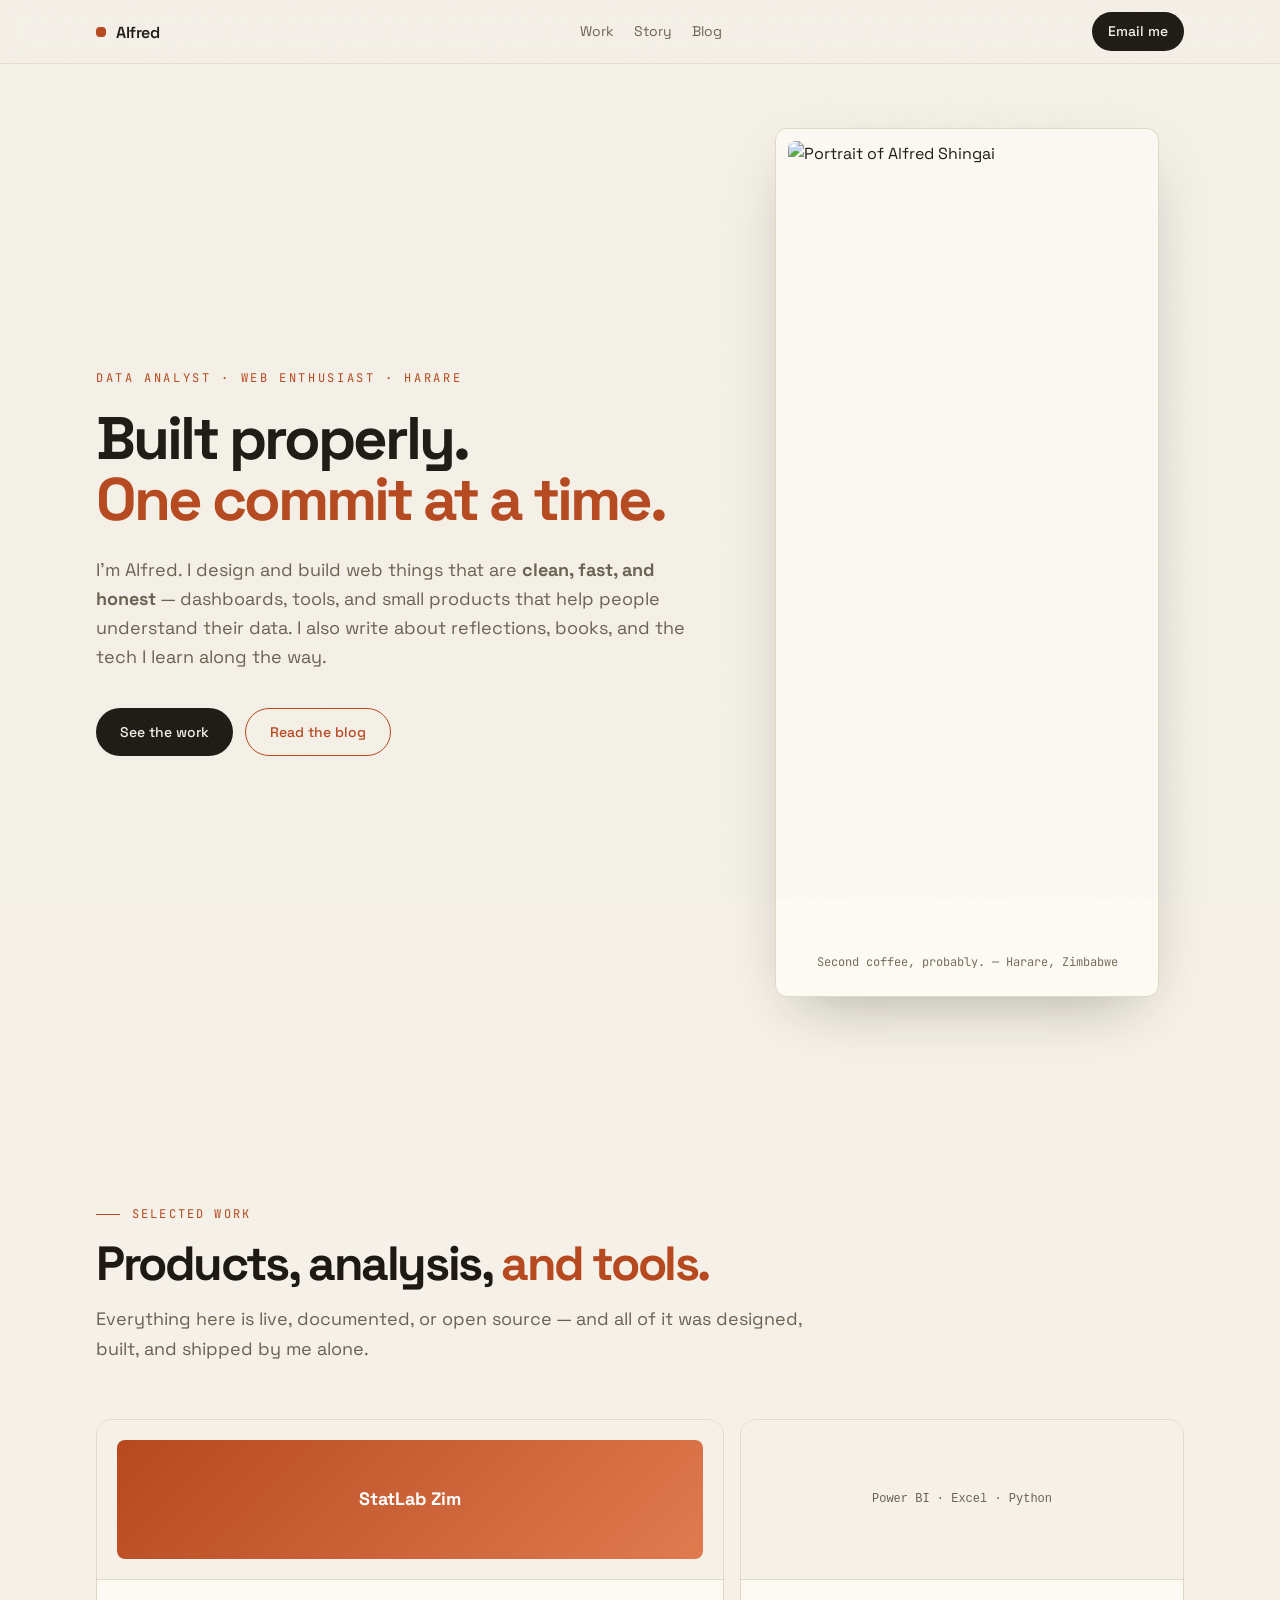
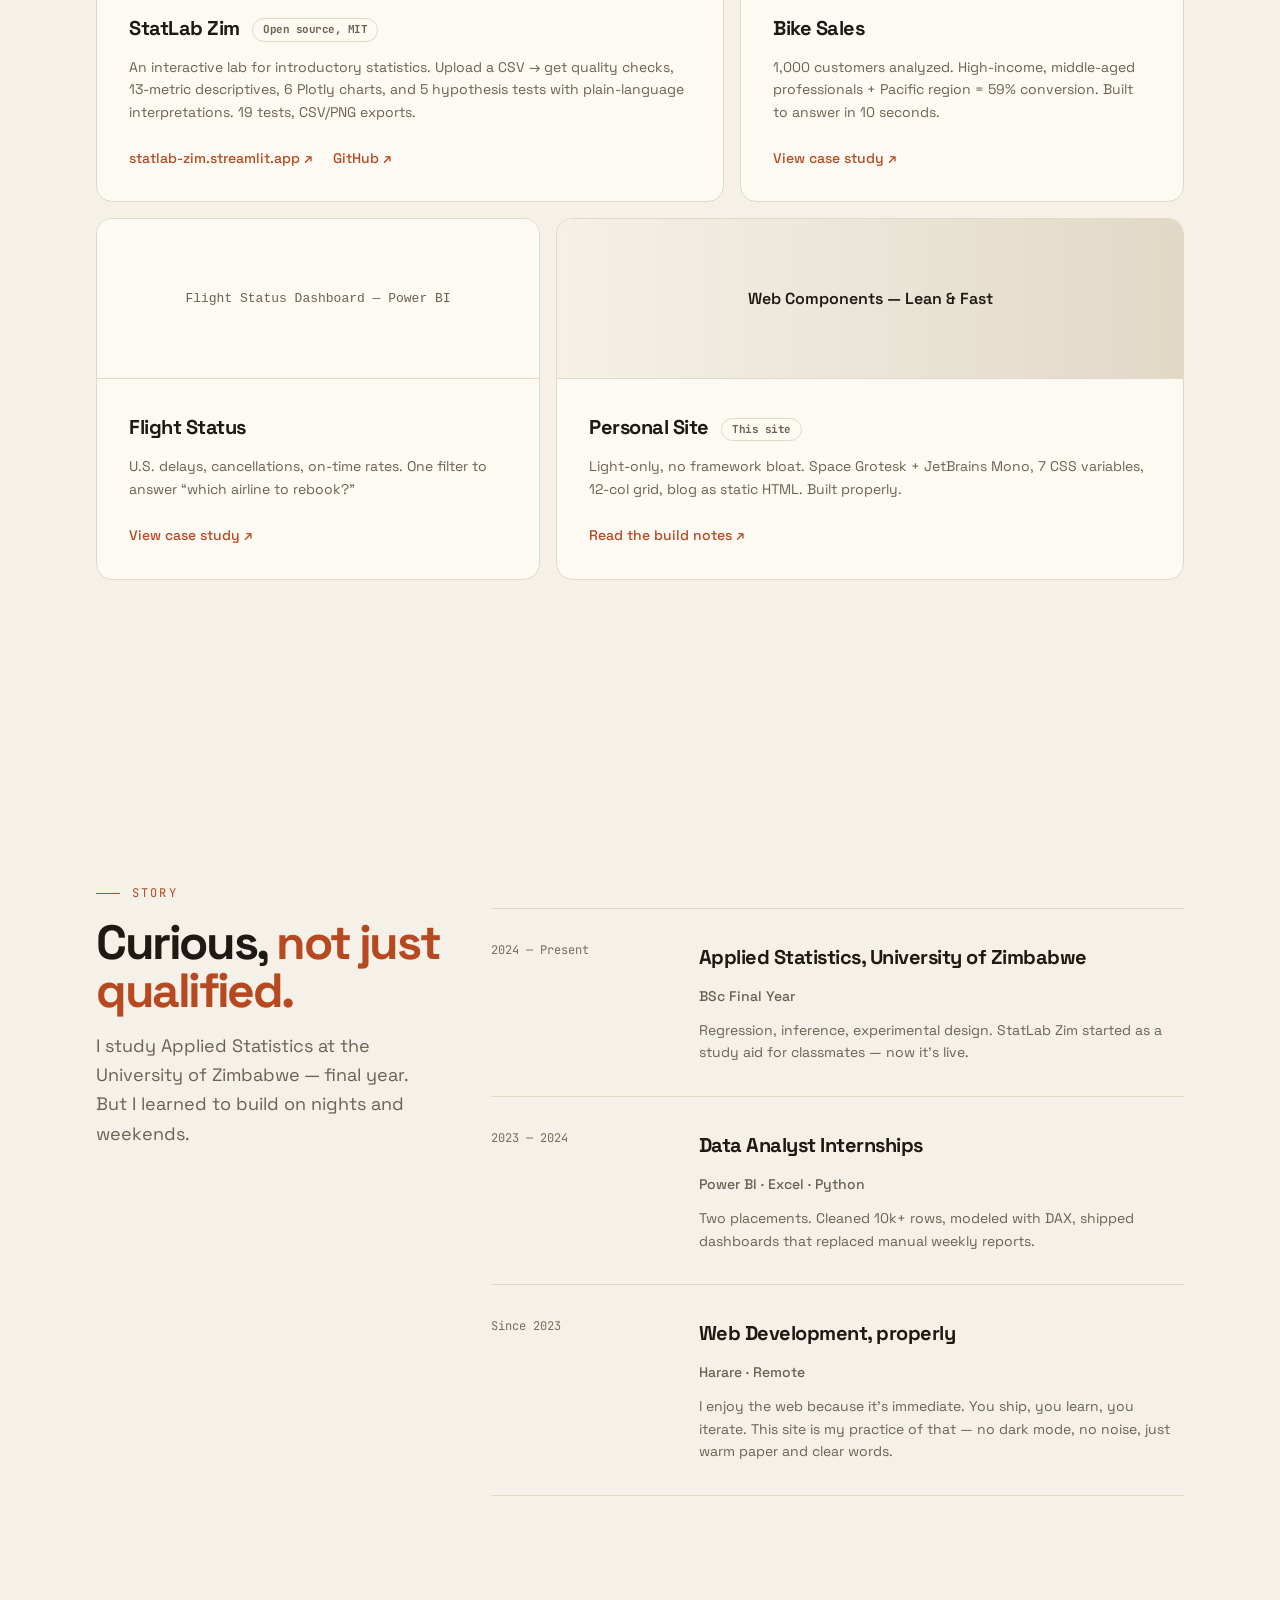
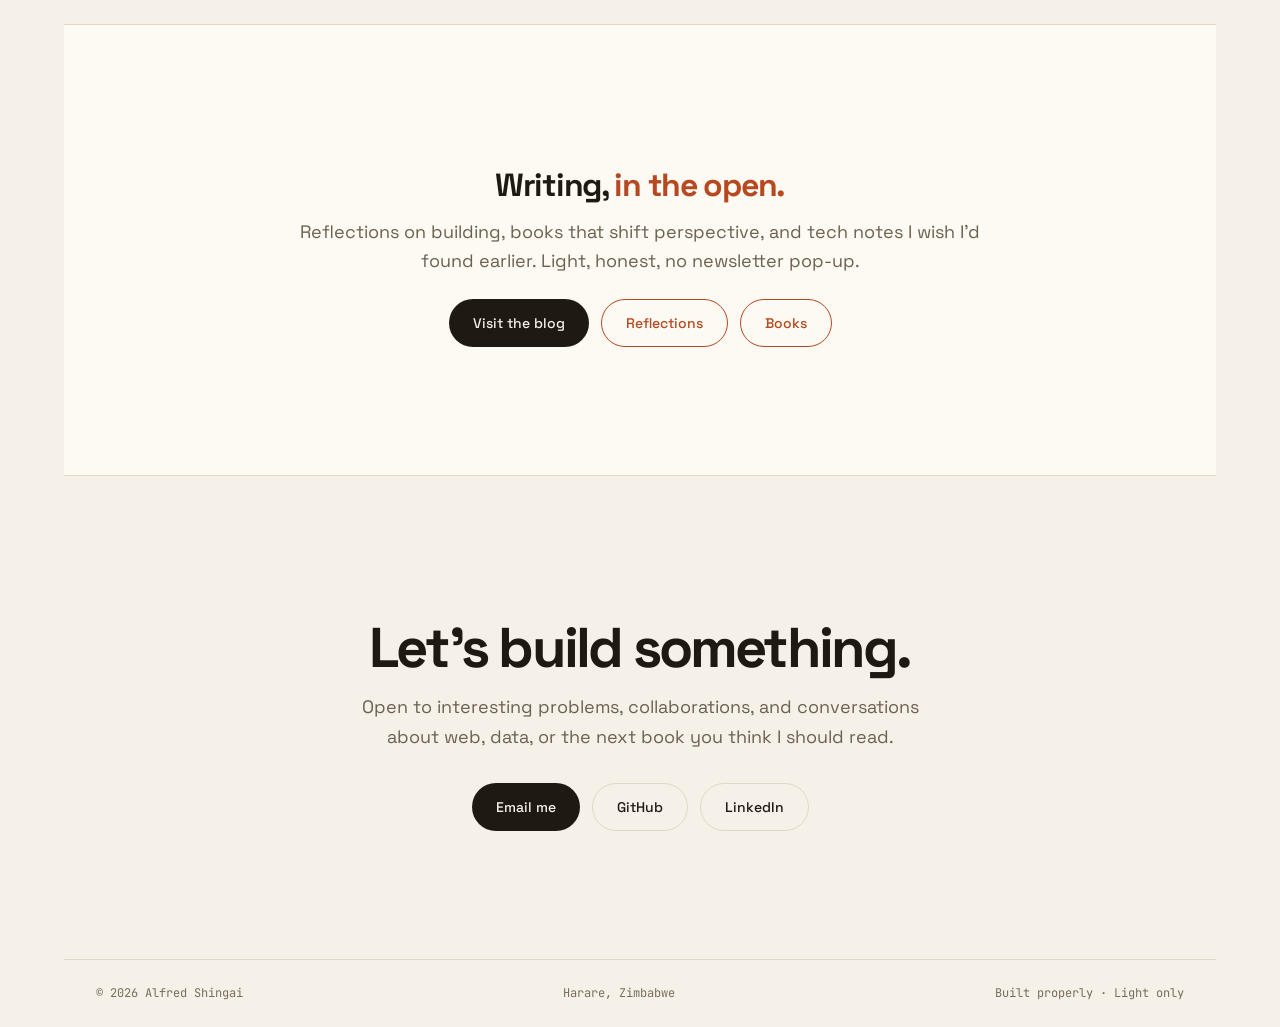
==== index.html @ 59b4c063 "Initial: Alfred Shingai personal site — light only, blog with reflections/books/tech, title Alfred S" ====
<!DOCTYPE html>
<html lang="en">
<head>
  <meta charset="UTF-8"/>
  <meta name="viewport" content="width=device-width, initial-scale=1"/>
  <meta name="description" content="Alfred Shingai — Data Analyst & web enthusiast. I build clean web things and write about reflections, books, and tech."/>
  <meta property="og:title" content="Alfred Shingai"/>
  <meta property="og:description" content="I build web things, properly. Reflections, books, and tech — documented in the open."/>
  <meta property="og:type" content="website"/>
  <meta property="og:url" content="https://alfredshingai.github.io"/>
  <meta name="theme-color" content="#f5f1e8"/>
  <title>Alfred Shingai</title>
  <link rel="preconnect" href="https://fonts.googleapis.com"/>
  <link rel="preconnect" href="https://fonts.gstatic.com" crossorigin/>
  <link href="https://fonts.googleapis.com/css2?family=Space+Grotesk:wght@300..700&family=JetBrains+Mono:wght@100..800&display=swap" rel="stylesheet"/>
  <link rel="icon" href="data:,">
  <link rel="stylesheet" href="assets/styles.css"/>
</head>
<body>

<header class="site-header">
  <div class="header-inner">
    <a href="/" class="brand">
      <span class="brand-dot"></span>
      <span class="brand-text"><span><span>Alfred</span><span>alfredshingai</span></span></span>
    </a>
    <nav class="nav-links">
      <a href="#work" class="hide-mobile">Work</a>
      <a href="#story" class="hide-mobile">Story</a>
      <a href="blog/">Blog</a>
    </nav>
    <a href="mailto:tinonetsanaa@gmail.com" class="email-pill">Email me</a>
  </div>
</header>
<div class="header-spacer"></div>

<main>
<section class="hero">
  <div>
    <p class="hero-eyebrow">Data Analyst · Web enthusiast · Harare</p>
    <h1>Built properly.<br><span class="accent">One commit at a time.</span></h1>
    <p class="hero-sub">I'm Alfred. I design and build web things that are <strong>clean, fast, and honest</strong> — dashboards, tools, and small products that help people understand their data. I also write about reflections, books, and the tech I learn along the way.</p>
    <div class="hero-actions">
      <a href="#work" class="btn-primary">See the work</a>
      <a href="blog/" class="btn-outline">Read the blog</a>
    </div>
  </div>
  <div class="hero-portrait">
    <img src="https://via.placeholder.com/640x800/fcfaf3/6b6151?text=Alfred" alt="Portrait of Alfred Shingai" width="640" height="800">
    <p class="hero-caption">Second coffee, probably. — Harare, Zimbabwe</p>
  </div>
</section>

<section id="work" class="section">
  <div class="section-label">Selected work</div>
  <h2>Products, analysis, <span class="accent">and tools.</span></h2>
  <p class="lead">Everything here is live, documented, or open source — and all of it was designed, built, and shipped by me alone.</p>

  <div class="work-grid">
    <article class="work-card wide">
      <div class="work-card-img">
        <div style="background:linear-gradient(135deg, #b6491f, #e07a4f);width:100%;height:100%;border-radius:8px;display:flex;align-items:center;justify-content:center;color:white;font-weight:700;font-size:18px">StatLab Zim</div>
      </div>
      <div class="work-card-body">
        <h3>StatLab Zim <span class="work-meta">Open source, MIT</span></h3>
        <p>An interactive lab for introductory statistics. Upload a CSV → get quality checks, 13-metric descriptives, 6 Plotly charts, and 5 hypothesis tests with plain-language interpretations. 19 tests, CSV/PNG exports.</p>
        <div class="work-links"><a href="https://statlab-zim.streamlit.app" target="_blank" rel="noreferrer">statlab-zim.streamlit.app ↗</a><a href="https://github.com/alfredshingai/statlab-zim" target="_blank" rel="noreferrer">GitHub ↗</a></div>
      </div>
    </article>

    <article class="work-card narrow">
      <div class="work-card-img" style="background:#f5f1e8;display:flex;align-items:center;justify-content:center;color:#6b6151;font-family:monospace;font-size:12px">Power BI · Excel · Python</div>
      <div class="work-card-body">
        <h3>Bike Sales</h3>
        <p>1,000 customers analyzed. High-income, middle-aged professionals + Pacific region = 59% conversion. Built to answer in 10 seconds.</p>
        <div class="work-links"><a href="https://github.com/alfredshingai/Bike_Sales_Analysis_Portfolio" target="_blank" rel="noreferrer">View case study ↗</a></div>
      </div>
    </article>

    <article class="work-card narrow">
      <div class="work-card-img" style="background:#fcfaf3;display:flex;align-items:center;justify-content:center;color:#6b6151;font-family:monospace">Flight Status Dashboard — Power BI</div>
      <div class="work-card-body">
        <h3>Flight Status</h3>
        <p>U.S. delays, cancellations, on-time rates. One filter to answer “which airline to rebook?”</p>
        <div class="work-links"><a href="https://github.com/alfredshingai/Flight_Status_Dashboard" target="_blank" rel="noreferrer">View case study ↗</a></div>
      </div>
    </article>

    <article class="work-card wide">
      <div class="work-card-img" style="background:linear-gradient(to right, #f5f1e8, #e1d9c6);display:flex;align-items:center;justify-content:center;color:#1e1a13;font-weight:600">Web Components — Lean & Fast</div>
      <div class="work-card-body">
        <h3>Personal Site <span class="work-meta">This site</span></h3>
        <p>Light-only, no framework bloat. Space Grotesk + JetBrains Mono, 7 CSS variables, 12-col grid, blog as static HTML. Built properly.</p>
        <div class="work-links"><a href="blog/">Read the build notes ↗</a></div>
      </div>
    </article>
  </div>
</section>

<section id="story" class="section">
  <div style="display:grid;gap:48px">
    <div class="story-grid">
      <div>
        <div class="section-label">Story</div>
        <h2>Curious, <span class="accent">not just qualified.</span></h2>
        <p class="lead">I study Applied Statistics at the University of Zimbabwe — final year. But I learned to build on nights and weekends.</p>
      </div>
      <div class="timeline">
        <div class="timeline-row">
          <div class="timeline-year">2024 — Present</div>
          <div>
            <h3>Applied Statistics, University of Zimbabwe</h3>
            <p class="timeline-role">BSc Final Year</p>
            <p>Regression, inference, experimental design. StatLab Zim started as a study aid for classmates — now it’s live.</p>
          </div>
        </div>
        <div class="timeline-row">
          <div class="timeline-year">2023 — 2024</div>
          <div>
            <h3>Data Analyst Internships</h3>
            <p class="timeline-role">Power BI · Excel · Python</p>
            <p>Two placements. Cleaned 10k+ rows, modeled with DAX, shipped dashboards that replaced manual weekly reports.</p>
          </div>
        </div>
        <div class="timeline-row">
          <div class="timeline-year">Since 2023</div>
          <div>
            <h3>Web Development, properly</h3>
            <p class="timeline-role">Harare · Remote</p>
            <p>I enjoy the web because it’s immediate. You ship, you learn, you iterate. This site is my practice of that — no dark mode, no noise, just warm paper and clear words.</p>
          </div>
        </div>
      </div>
    </div>
  </div>
</section>

<section class="section" style="border-top:1px solid var(--line);border-bottom:1px solid var(--line);background:var(--surface)">
  <div style="max-width:720px;margin:0 auto;text-align:center">
    <h2 style="font-size:32px;letter-spacing:-0.04em">Writing, <span class="accent">in the open.</span></h2>
    <p class="lead" style="margin:16px auto 0">Reflections on building, books that shift perspective, and tech notes I wish I’d found earlier. Light, honest, no newsletter pop-up.</p>
    <div style="margin-top:24px;display:flex;justify-content:center;gap:12px;flex-wrap:wrap">
      <a href="blog/" class="btn-primary">Visit the blog</a>
      <a href="blog/#reflections" class="btn-outline">Reflections</a>
      <a href="blog/#books" class="btn-outline">Books</a>
    </div>
  </div>
</section>

<section id="contact" class="section" style="text-align:center">
  <h2 style="font-size:clamp(32px,5vw,56px);letter-spacing:-0.05em">Let’s build something.</h2>
  <p class="lead" style="margin:16px auto 0;max-width:48ch">Open to interesting problems, collaborations, and conversations about web, data, or the next book you think I should read.</p>
  <div style="margin-top:32px;display:flex;justify-content:center;gap:12px;flex-wrap:wrap">
    <a href="mailto:tinonetsanaa@gmail.com" class="btn-primary">Email me</a>
    <a href="https://github.com/alfredshingai" target="_blank" rel="noreferrer" class="btn-outline" style="border-color:var(--line);color:var(--ink)">GitHub</a>
    <a href="https://www.linkedin.com/in/alfred-shingai" target="_blank" rel="noreferrer" class="btn-outline" style="border-color:var(--line);color:var(--ink)">LinkedIn</a>
  </div>
</section>
</main>

<footer class="footer">
  <span>© 2026 Alfred Shingai</span>
  <span>Harare, Zimbabwe</span>
  <span>Built properly · Light only</span>
</footer>

<script src="assets/main.js"></script>
</body>
</html>
---- assets/styles.css ----
/* personal-site — exact inspiration site light palette, built properly */
@import url('https://fonts.googleapis.com/css2?family=Space+Grotesk:wght@300..700&family=JetBrains+Mono:wght@100..800&display=swap');

:root{
  /* exact inspiration site light */
  --paper:#f5f1e8;
  --surface:#fcfaf3;
  --ink:#1e1a13;
  --muted:#6b6151;
  --faint:#786d5b;
  --line:#e1d9c6;
  --accent:#b6491f;
  --radius:16px;
  --max:72rem; /* 1152px */
}

*{box-sizing:border-box;margin:0;padding:0}
html{scroll-behavior:smooth}
body{
  background:var(--paper);
  color:var(--ink);
  font-family:"Space Grotesk", system-ui, sans-serif;
  line-height:1.6;
  -webkit-font-smoothing:antialiased;
  min-height:100vh;
}
/* subtle paper texture like inspiration site */
body::after{
  content:"";
  position:fixed;inset:0;
  pointer-events:none;
  opacity:.04;
  background-image:url("data:image/svg+xml,%3Csvg xmlns='http://www.w3.org/2000/svg' width='160' height='160'%3E%3Cfilter id='n'%3E%3CfeTurbulence type='fractalNoise' baseFrequency='0.9' numOctaves='2'/%3E%3C/filter%3E%3Crect width='160' height='160' filter='url(%23n)'/%3E%3C/svg%3E");
  z-index:60;
}
a{color:inherit;text-decoration:none}
::selection{background:var(--accent);color:var(--paper)}
:focus-visible{outline:2px solid var(--accent);outline-offset:2px}

/* header — exact inspiration site: fixed, border-b line/70, paper/80 blur, h-16 */
.site-header{
  position:fixed;inset:0 0 auto 0;
  height:64px;
  border-bottom:1px solid color-mix(in oklab, var(--line) 70%, transparent);
  background:color-mix(in oklab, var(--paper) 80%, transparent);
  backdrop-filter:blur(12px);
  z-index:40;
}
.header-inner{
  max-width:var(--max);
  margin:0 auto;
  height:100%;
  display:flex;
  align-items:center;
  justify-content:space-between;
  padding:0 20px;
  gap:16px;
}
@media(min-width:768px){.header-inner{padding:0 32px}}
.brand{
  display:flex;align-items:center;gap:10px;
  font-weight:600;letter-spacing:-0.025em;
}
.brand-dot{width:10px;height:10px;background:var(--accent);border-radius:4px;transition:transform .3s}
.brand:hover .brand-dot{transform:rotate(135deg)}
.brand-text{
  position:relative;height:24px;overflow:hidden;
}
.brand-text span{display:flex;flex-direction:column;transition:transform .3s cubic-bezier(.16,1,.3,1)}
.brand:hover .brand-text span{transform:translateY(-24px)}
.nav-links{display:flex;align-items:center;gap:20px;font-size:14px;color:var(--muted)}
@media(max-width:768px){.nav-links .hide-mobile{display:none}}
.nav-links a{transition:color .15s}
.nav-links a:hover{color:var(--ink)}
.nav-links a.active{color:var(--ink);text-decoration:underline;text-underline-offset:4px;text-decoration-color:var(--accent)}
.email-pill{
  background:var(--ink);color:var(--paper);
  padding:8px 16px;border-radius:999px;
  font-size:14px;font-weight:500;
  transition:all .15s;
}
.email-pill:hover{background:var(--accent)}
.header-spacer{height:64px}

/* hero — 12 col grid like inspiration site */
.hero{
  max-width:var(--max);
  margin:0 auto;
  padding:48px 20px 64px;
  display:grid;
  gap:48px;
  align-items:center;
}
@media(min-width:768px){.hero{padding:48px 32px 64px}}
@media(min-width:1024px){
  .hero{grid-template-columns:7fr 5fr;min-height:calc(100dvh - 64px);padding-top:64px;padding-bottom:80px}
}
.hero-eyebrow{
  font-family:"JetBrains Mono", monospace;
  font-size:12px;letter-spacing:0.22em;text-transform:uppercase;color:var(--accent);
}
.hero h1{
  margin-top:20px;
  font-size:clamp(36px, 6vw, 60px);
  line-height:1.02;
  letter-spacing:-0.05em;
  font-weight:700;
}
.hero h1 .accent{color:var(--accent)}
.hero-sub{
  margin-top:24px;
  max-width:52ch;
  font-size:18px;
  line-height:1.625;
  color:var(--muted);
}
.hero-actions{margin-top:36px;display:flex;flex-wrap:wrap;gap:12px}
.btn-primary{
  background:var(--ink);color:var(--paper);
  padding:12px 24px;border-radius:999px;
  font-size:14px;font-weight:500;
  transition:all .15s;display:inline-flex;align-items:center;gap:6px;
}
.btn-primary:hover{background:var(--accent)}
.btn-outline{
  border:1px solid var(--accent);color:var(--accent);
  padding:12px 24px;border-radius:999px;
  font-size:14px;font-weight:500;transition:all .15s;
}
.btn-outline:hover{background:var(--accent);color:var(--paper)}
.hero-portrait{
  position:relative;
  max-width:24rem;margin:0 auto;
  border:1px solid var(--line);
  background:var(--surface);
  padding:12px;border-radius:12px;
  box-shadow:0 24px 60px -24px rgba(30,26,19,.35);
}
.hero-portrait img{width:100%;aspect-ratio:4/5;object-fit:cover;border-radius:8px;display:block}
.hero-caption{
  text-align:center;
  padding:12px 0;
  font-family:"JetBrains Mono", monospace;
  font-size:12px;color:var(--faint);
}

/* sections */
.section{max-width:var(--max);margin:0 auto;padding:96px 20px}
@media(min-width:768px){.section{padding:128px 32px}}
.section-narrow{max-width:720px}
.section-label{
  font-family:"JetBrains Mono", monospace;
  font-size:12px;letter-spacing:0.18em;text-transform:uppercase;color:var(--accent);
  display:flex;align-items:center;gap:12px;
}
.section-label::before{content:"";width:24px;height:1px;background:var(--accent)}
.section h2{
  font-size:clamp(28px, 4vw, 48px);
  line-height:1;line-height:1;letter-spacing:-0.05em;font-weight:700;margin-top:16px;
}
.section h2 .accent{color:var(--accent)}
.section p.lead{margin-top:16px;max-width:60ch;color:var(--muted);font-size:18px;line-height:1.625}

/* work grid like inspiration site: 12 cols */
.work-grid{
  margin-top:56px;
  display:grid;gap:16px;
}
@media(min-width:768px){.work-grid{grid-template-columns:repeat(12, minmax(0,1fr))}}
.work-card{
  border:1px solid var(--line);
  background:var(--surface);
  border-radius:16px;
  overflow:hidden;
  display:flex;flex-direction:column;
  transition:transform .15s, box-shadow .15s;
}
.work-card:hover{transform:translateY(-2px);box-shadow:0 12px 28px -16px rgba(30,26,19,.2)}
.work-card.wide{grid-column:span 7}
.work-card.narrow{grid-column:span 5}
@media(max-width:767px){.work-card.wide,.work-card.narrow{grid-column:span 12}}
.work-card-img{height:160px;background:var(--paper);display:flex;align-items:center;justify-content:center;padding:20px;border-bottom:1px solid var(--line);position:relative;overflow:hidden}
.work-card-img img{width:100%;height:100%;object-fit:cover;border-radius:8px}
.work-card-body{padding:20px 20px 24px;flex:1;display:flex;flex-direction:column}
@media(min-width:768px){.work-card-body{padding:32px}}
.work-card h3{font-size:20px;letter-spacing:-0.025em;font-weight:700}
.work-meta{font-family:"JetBrains Mono", monospace;font-size:11px;color:var(--muted);border:1px solid var(--line);padding:2px 10px;border-radius:999px;display:inline-flex;margin-left:8px;vertical-align:middle}
.work-card p{margin-top:12px;color:var(--muted);font-size:14px;line-height:1.6}
.work-links{margin-top:auto;padding-top:24px;display:flex;gap:20px;font-size:14px;font-weight:500}
.work-links a{color:var(--accent);display:inline-flex;align-items:center;gap:4px;transition:color .15s}
.work-links a:hover{color:var(--ink)}

/* story timeline */
.story-grid{display:grid;gap:48px;margin-top:48px}
@media(min-width:1024px){.story-grid{grid-template-columns:4fr 8fr}}
.story-sticky{position:sticky;top:96px}
.timeline{border-top:1px solid var(--line);margin-top:24px}
.timeline-row{
  display:grid;gap:8px;
  padding:32px 0;
  border-bottom:1px solid var(--line);
}
@media(min-width:768px){.timeline-row{grid-template-columns:11rem 1fr;gap:32px}}
.timeline-year{font-family:"JetBrains Mono", monospace;font-size:12px;color:var(--faint)}
.timeline-row h3{font-size:20px;font-weight:700;letter-spacing:-0.025em}
.timeline-role{font-size:14px;color:var(--accent);font-weight:500;margin-top:4px}
.timeline-row p{margin-top:12px;max-width:56ch;color:var(--muted);font-size:14px;line-height:1.6}

/* blog */
.blog-list{margin-top:32px;display:flex;flex-direction:column;gap:16px}
.blog-item{
  border:1px solid var(--line);
  background:var(--surface);
  border-radius:16px;
  padding:24px;
  display:flex;flex-direction:column;gap:12px;
  transition:all .15s;
}
.blog-item:hover{border-color:var(--accent);transform:translateY(-1px)}
.blog-meta{font-family:"JetBrains Mono", monospace;font-size:12px;color:var(--faint);display:flex;gap:12px;flex-wrap:wrap}
.blog-meta span{border:1px solid var(--line);padding:2px 8px;border-radius:999px}
.blog-item h3{font-size:20px;font-weight:700;letter-spacing:-0.025em}
.blog-item p{color:var(--muted);font-size:14px;line-height:1.6}
.read-more{font-size:14px;font-weight:500;color:var(--accent);display:inline-flex;align-items:center;gap:4px}
.read-more:hover{color:var(--ink)}

/* post */
.post{max-width:720px;margin:0 auto;padding:48px 20px 96px}
@media(min-width:768px){.post{padding:48px 32px 96px}}
.post-header{border-bottom:1px solid var(--line);padding-bottom:32px;margin-bottom:32px}
.post-header h1{font-size:clamp(28px,5vw,42px);letter-spacing:-0.05em;line-height:1.05;font-weight:700}
.post-meta{margin-top:16px;font-family:"JetBrains Mono", monospace;font-size:12px;color:var(--faint);display:flex;gap:12px;flex-wrap:wrap}
.post-content{font-size:16px;line-height:1.75;color:var(--ink)}
.post-content p{margin:20px 0}
.post-content h2{font-size:24px;font-weight:700;letter-spacing:-0.03em;margin:40px 0 16px}
.post-content blockquote{border-left:2px solid var(--accent);padding-left:20px;color:var(--muted);font-style:italic;margin:24px 0}
.post-content a{color:var(--accent);text-decoration:underline;text-underline-offset:4px;text-decoration-color:var(--line)}
.post-content a:hover{color:var(--ink);text-decoration-color:var(--accent)}
.post-content pre{background:var(--ink);color:var(--paper);padding:20px;border-radius:12px;overflow:auto;font-family:"JetBrains Mono", monospace;font-size:13px;margin:24px 0}

/* contact */
.contact-wrap{
  background:var(--surface);
  border:1px solid var(--line);
  border-radius:16px;
  padding:48px 24px;
  text-align:center;
}
@media(min-width:768px){.contact-wrap{padding:64px}}
.contact-wrap h2{font-size:clamp(28px,5vw,48px);letter-spacing:-0.05em;font-weight:700}
.contact-wrap p{margin:16px auto 0;max-width:48ch;color:var(--muted)}
.contact-actions{margin-top:36px;display:flex;flex-wrap:wrap;justify-content:center;gap:12px}

/* footer */
.footer{
  border-top:1px solid var(--line);
  padding:24px 20px;
  display:flex;flex-wrap:wrap;justify-content:space-between;gap:12px;
  font-family:"JetBrains Mono", monospace;font-size:12px;color:var(--faint);
  max-width:var(--max);margin:0 auto;
}
@media(min-width:768px){.footer{padding:24px 32px}}

/* reveal */
.reveal{opacity:0;transform:translateY(16px);transition:all .6s cubic-bezier(.16,1,.3,1)}
.reveal.visible{opacity:1;transform:translateY(0)}
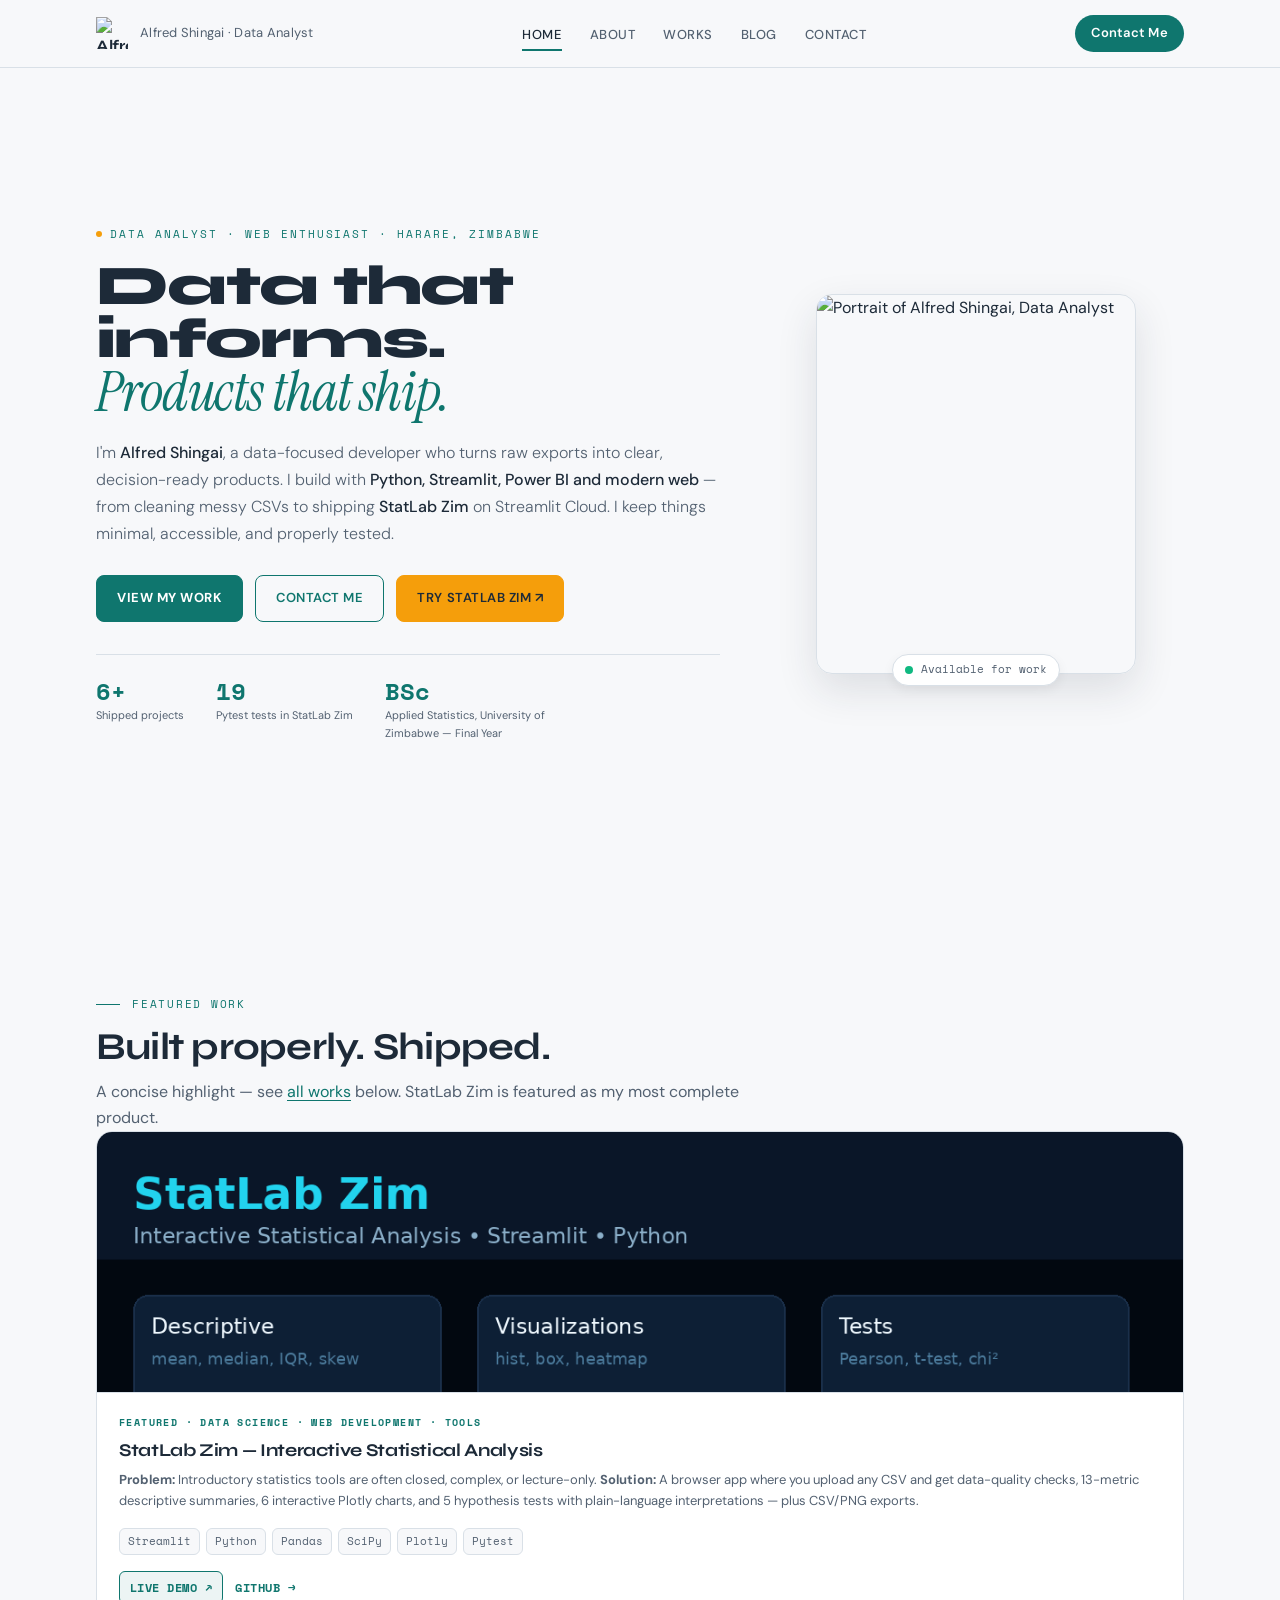
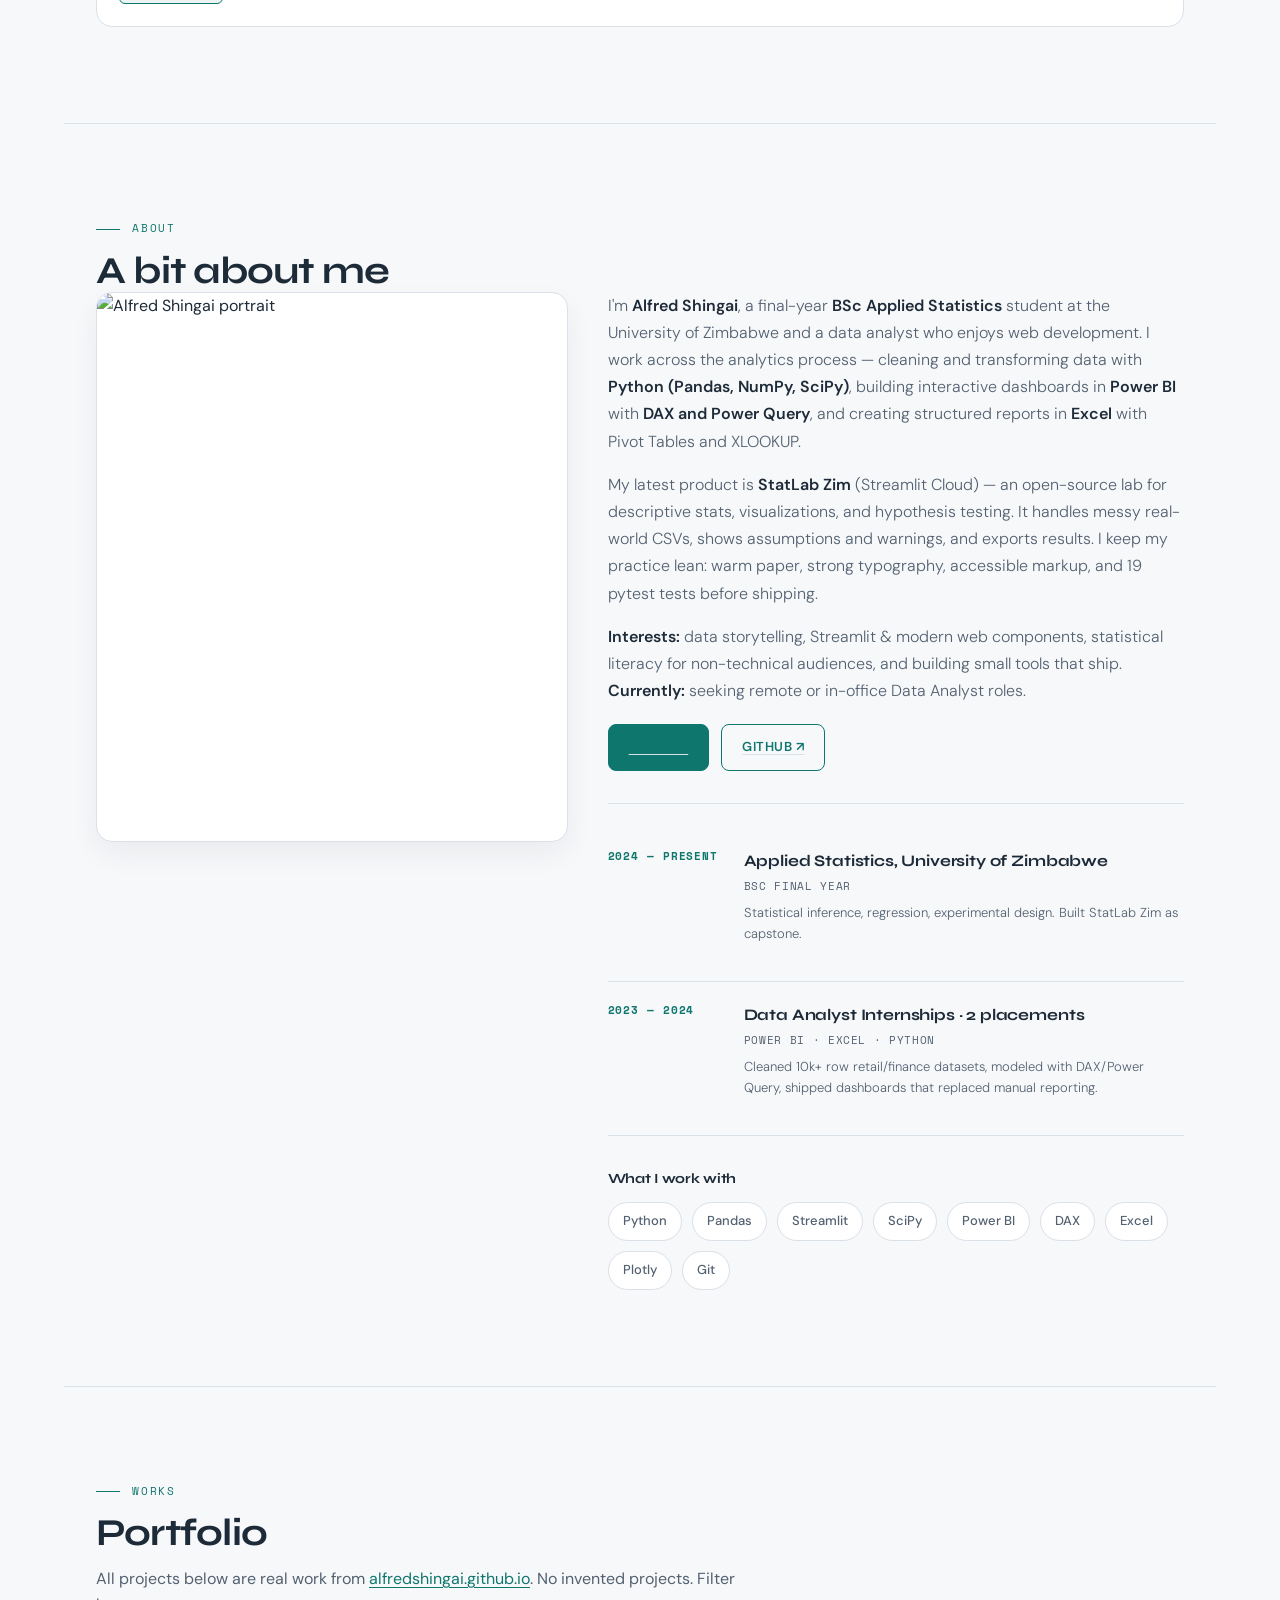
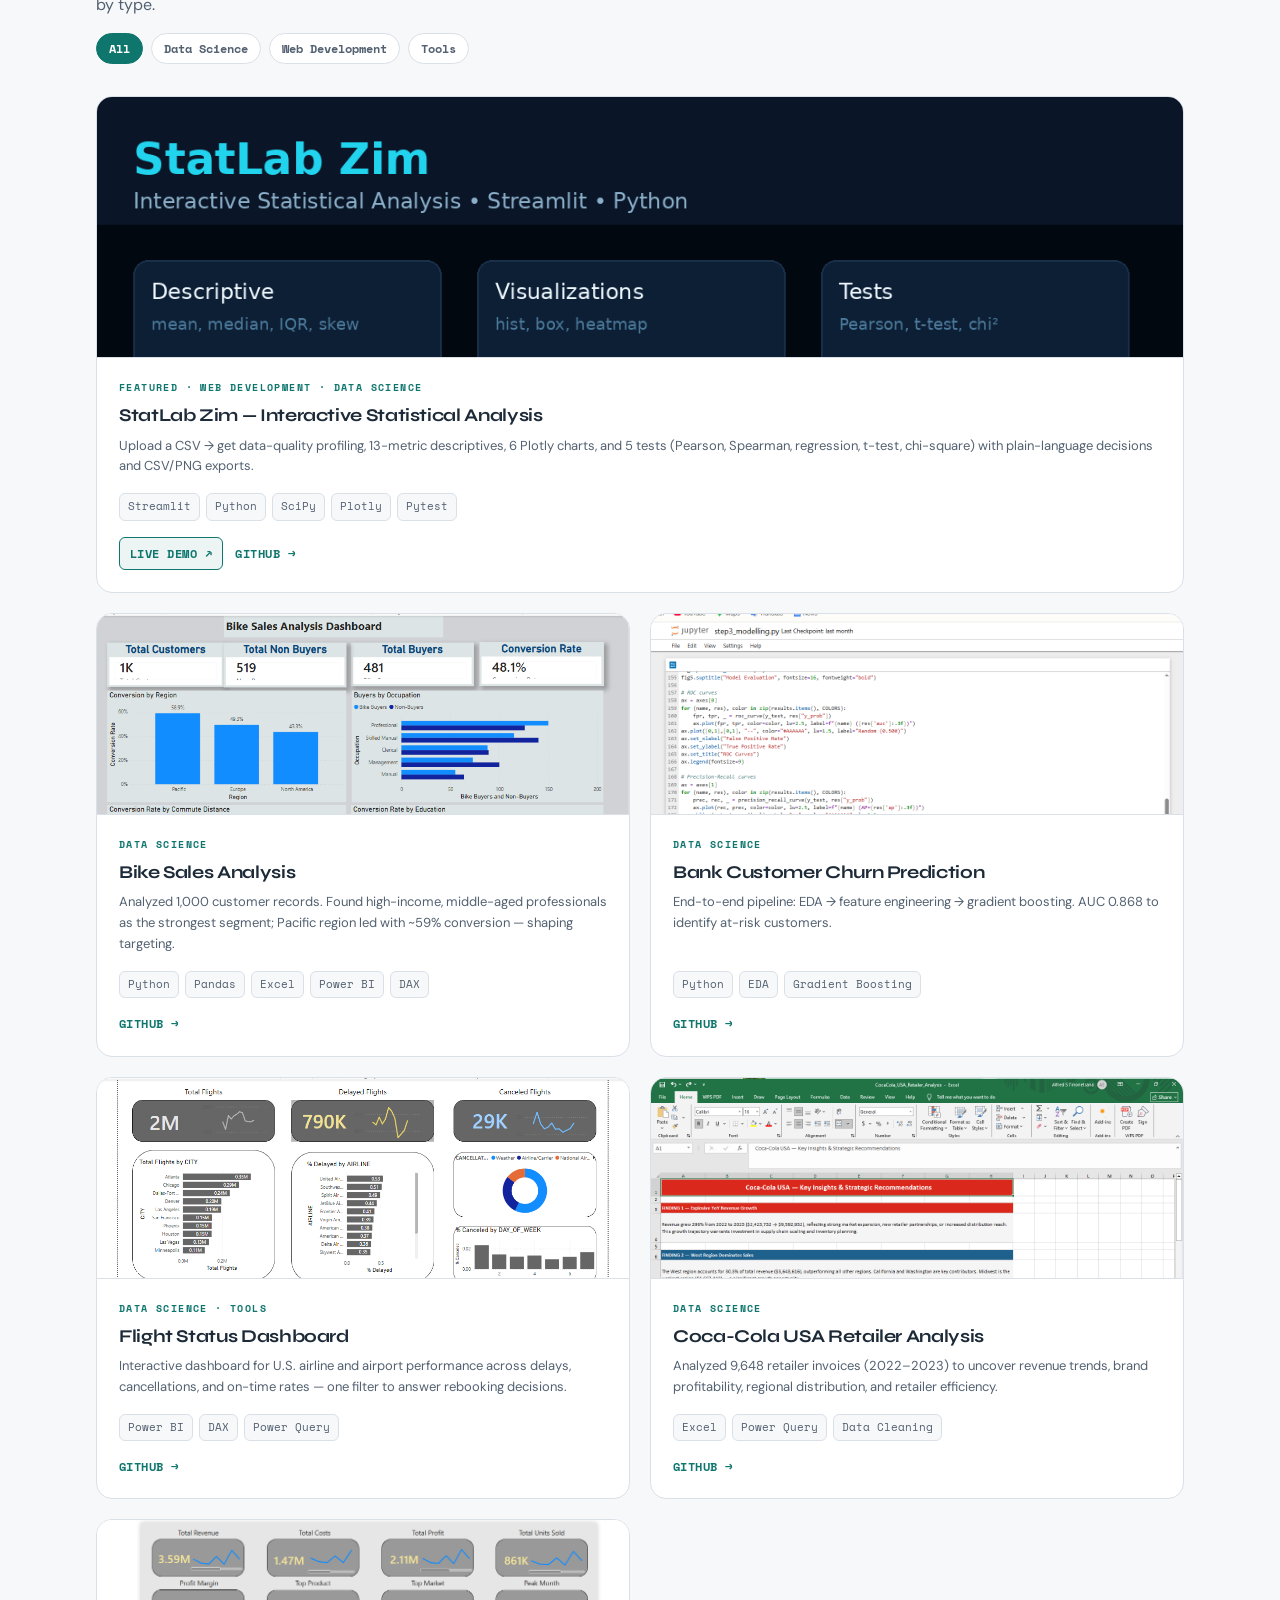
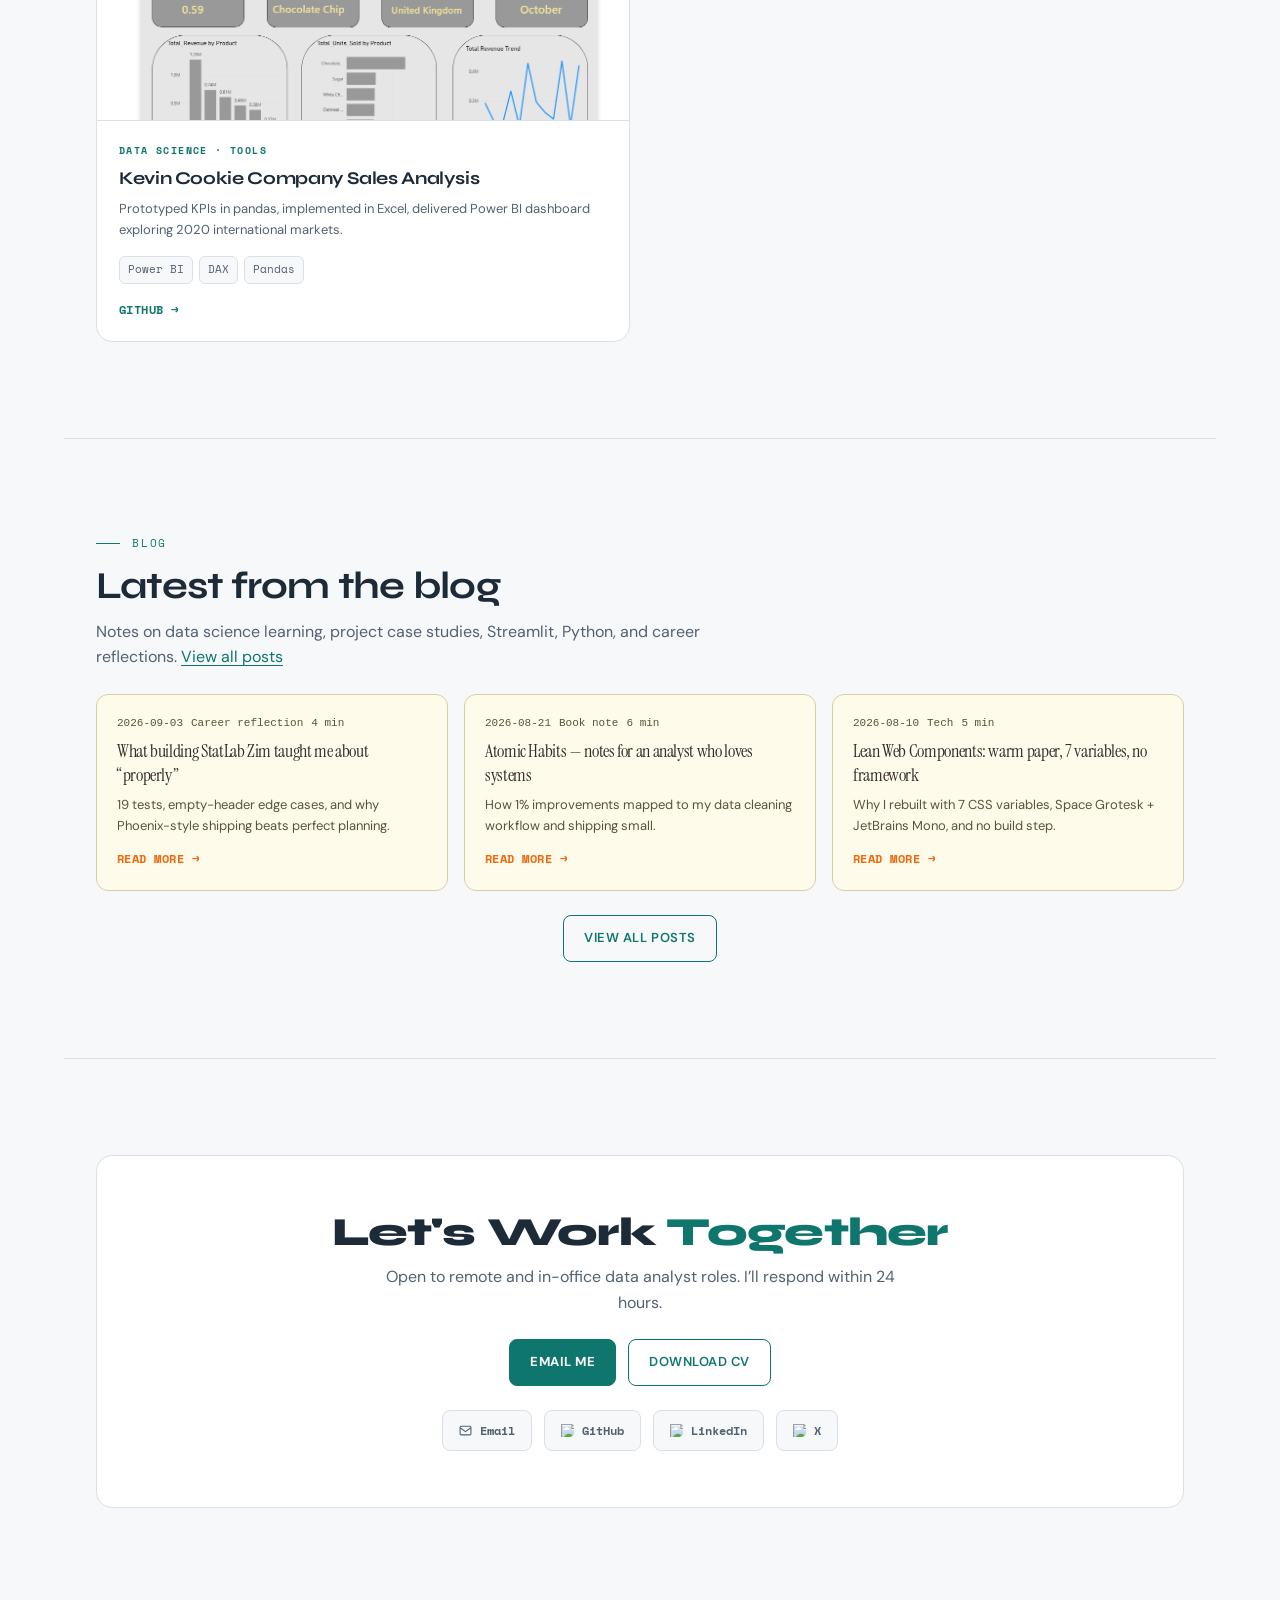
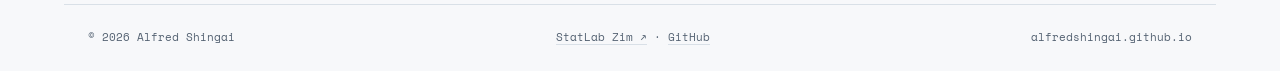
==== commit 9ca5563e: "Fix: alfred619.github.io is the full site (Home/About/Works/Blog) with title Alfred Shingai — separa" ====
--- a/index.html
+++ b/index.html
@@ -2,168 +2,361 @@
 <html lang="en">
 <head>
   <meta charset="UTF-8"/>
-  <meta name="viewport" content="width=device-width, initial-scale=1"/>
-  <meta name="description" content="Alfred Shingai — Data Analyst & web enthusiast. I build clean web things and write about reflections, books, and tech."/>
+  <meta name="viewport" content="width=device-width, initial-scale=1.0"/>
+  <title>Alfred Shingai</title>
+  <meta name="description" content="Alfred Shingai — Data Analyst specializing in Python, Power BI, Excel and web development. Explore StatLab Zim, data projects, and notes on learning, Streamlit and career."/>
   <meta property="og:title" content="Alfred Shingai"/>
-  <meta property="og:description" content="I build web things, properly. Reflections, books, and tech — documented in the open."/>
+  <meta property="og:description" content="Portfolio of Alfred Shingai — data projects, StatLab Zim, and blog on data science, Python and Streamlit."/>
   <meta property="og:type" content="website"/>
-  <meta property="og:url" content="https://alfredshingai.github.io"/>
-  <meta name="theme-color" content="#f5f1e8"/>
-  <title>Alfred Shingai</title>
+  <meta property="og:url" content="https://alfredshingai.github.io/"/>
+  <meta property="og:image" content="https://alfredshingai.github.io/images/StatLab_Zim.png"/>
+  <meta property="og:site_name" content="Alfred Shingai"/>
+  <meta name="twitter:card" content="summary_large_image"/>
+  <meta name="twitter:title" content="Alfred Shingai"/>
+  <meta name="twitter:description" content="Data Analyst — Python, Power BI, Streamlit. Featured: StatLab Zim."/>
   <link rel="preconnect" href="https://fonts.googleapis.com"/>
   <link rel="preconnect" href="https://fonts.gstatic.com" crossorigin/>
-  <link href="https://fonts.googleapis.com/css2?family=Space+Grotesk:wght@300..700&family=JetBrains+Mono:wght@100..800&display=swap" rel="stylesheet"/>
-  <link rel="icon" href="data:,">
-  <link rel="stylesheet" href="assets/styles.css"/>
+  <link href="https://fonts.googleapis.com/css2?family=Syne:wght@400;600;700;800&family=DM+Sans:wght@300;400;500&family=Space+Mono:wght@400;700&family=Instrument+Serif:ital@0;1&display=swap" rel="stylesheet"/>
+  <link rel="icon" href="/favicon.ico"/>
+  <link rel="stylesheet" href="style.css"/>
+  <script type="application/ld+json">
+  {
+    "@context":"https://schema.org",
+    "@type":"Person",
+    "name":"Alfred Shingai",
+    "url":"https://alfredshingai.github.io/",
+    "jobTitle":"Data Analyst",
+    "sameAs":["https://github.com/alfredshingai","https://www.linkedin.com/in/alfred-shingai"]
+  }
+  </script>
 </head>
 <body>
-
-<header class="site-header">
-  <div class="header-inner">
-    <a href="/" class="brand">
-      <span class="brand-dot"></span>
-      <span class="brand-text"><span><span>Alfred</span><span>alfredshingai</span></span></span>
+<div id="scroll-progress" aria-hidden="true"></div>
+<div class="cursor-dot" aria-hidden="true"></div>
+<div class="cursor-ring" aria-hidden="true"></div>
+
+<nav class="site-nav" aria-label="Primary navigation">
+  <div class="nav-inner">
+    <a href="#home" class="nav-brand" aria-label="Alfred Shingai home">
+      <img src="/images/personal_logo.png" alt="Alfred Shingai logo" width="32" height="32" loading="eager">
+      <span>Alfred Shingai <span>· Data Analyst</span></span>
     </a>
-    <nav class="nav-links">
-      <a href="#work" class="hide-mobile">Work</a>
-      <a href="#story" class="hide-mobile">Story</a>
-      <a href="blog/">Blog</a>
-    </nav>
-    <a href="mailto:tinonetsanaa@gmail.com" class="email-pill">Email me</a>
+    <ul class="nav-links" id="nav-links" role="list">
+      <li><a href="#home" data-nav="home" class="active">Home</a></li>
+      <li><a href="#about" data-nav="about">About</a></li>
+      <li><a href="#works" data-nav="works">Works</a></li>
+      <li><a href="blog/" data-nav="blog">Blog</a></li>
+      <li><a href="#contact" data-nav="contact">Contact</a></li>
+    </ul>
+    <a href="#contact" class="nav-cta hide-mobile">Contact Me</a>
+    <button id="nav-toggle" class="nav-toggle" aria-label="Open menu" aria-expanded="false" aria-controls="nav-links">
+      <span></span><span></span><span></span>
+    </button>
+  </div>
+</nav>
+<div class="header-spacer" aria-hidden="true"></div>
+
+<!-- Home / Hero -->
+<header class="hero" id="home">
+  <div class="hero-text">
+    <p class="hero-eyebrow">Data Analyst · Web enthusiast · Harare, Zimbabwe</p>
+    <h1>Data that informs.<br><em>Products that ship.</em></h1>
+    <p class="hero-sub">
+      I'm <strong>Alfred Shingai</strong>, a data-focused developer who turns raw exports into clear, decision-ready products.
+      I build with <strong>Python, Streamlit, Power BI and modern web</strong> — from cleaning messy CSVs to shipping <strong>StatLab Zim</strong> on Streamlit Cloud. I keep things minimal, accessible, and properly tested.
+    </p>
+    <div class="hero-actions">
+      <a href="#works" class="btn-primary">View My Work</a>
+      <a href="#contact" class="btn-outline">Contact Me</a>
+      <a href="https://statlab-zim.streamlit.app" class="btn-outline btn-highlight" target="_blank" rel="noopener noreferrer">Try StatLab Zim ↗</a>
+    </div>
+    <div class="hero-stats" aria-label="Highlights">
+      <div><div class="stat-num">6+</div><div class="stat-label">Shipped projects</div></div>
+      <div><div class="stat-num">19</div><div class="stat-label">Pytest tests in StatLab Zim</div></div>
+      <div><div class="stat-num">BSc</div><div class="stat-label">Applied Statistics, University of Zimbabwe — Final Year</div></div>
+    </div>
+  </div>
+  <div class="hero-visual">
+    <div class="photo-wrap">
+      <div class="photo-frame">
+        <img src="/images/personal_logo.png" alt="Portrait of Alfred Shingai, Data Analyst" width="340" height="400" loading="eager">
+      </div>
+      <div class="photo-badge" aria-hidden="true"><span class="badge-dot"></span> Available for work</div>
+    </div>
   </div>
 </header>
-<div class="header-spacer"></div>
-
-<main>
-<section class="hero">
-  <div>
-    <p class="hero-eyebrow">Data Analyst · Web enthusiast · Harare</p>
-    <h1>Built properly.<br><span class="accent">One commit at a time.</span></h1>
-    <p class="hero-sub">I'm Alfred. I design and build web things that are <strong>clean, fast, and honest</strong> — dashboards, tools, and small products that help people understand their data. I also write about reflections, books, and the tech I learn along the way.</p>
-    <div class="hero-actions">
-      <a href="#work" class="btn-primary">See the work</a>
-      <a href="blog/" class="btn-outline">Read the blog</a>
-    </div>
-  </div>
-  <div class="hero-portrait">
-    <img src="https://via.placeholder.com/640x800/fcfaf3/6b6151?text=Alfred" alt="Portrait of Alfred Shingai" width="640" height="800">
-    <p class="hero-caption">Second coffee, probably. — Harare, Zimbabwe</p>
-  </div>
-</section>
-
-<section id="work" class="section">
-  <div class="section-label">Selected work</div>
-  <h2>Products, analysis, <span class="accent">and tools.</span></h2>
-  <p class="lead">Everything here is live, documented, or open source — and all of it was designed, built, and shipped by me alone.</p>
-
-  <div class="work-grid">
-    <article class="work-card wide">
-      <div class="work-card-img">
-        <div style="background:linear-gradient(135deg, #b6491f, #e07a4f);width:100%;height:100%;border-radius:8px;display:flex;align-items:center;justify-content:center;color:white;font-weight:700;font-size:18px">StatLab Zim</div>
-      </div>
-      <div class="work-card-body">
-        <h3>StatLab Zim <span class="work-meta">Open source, MIT</span></h3>
-        <p>An interactive lab for introductory statistics. Upload a CSV → get quality checks, 13-metric descriptives, 6 Plotly charts, and 5 hypothesis tests with plain-language interpretations. 19 tests, CSV/PNG exports.</p>
-        <div class="work-links"><a href="https://statlab-zim.streamlit.app" target="_blank" rel="noreferrer">statlab-zim.streamlit.app ↗</a><a href="https://github.com/alfredshingai/statlab-zim" target="_blank" rel="noreferrer">GitHub ↗</a></div>
-      </div>
-    </article>
-
-    <article class="work-card narrow">
-      <div class="work-card-img" style="background:#f5f1e8;display:flex;align-items:center;justify-content:center;color:#6b6151;font-family:monospace;font-size:12px">Power BI · Excel · Python</div>
-      <div class="work-card-body">
-        <h3>Bike Sales</h3>
-        <p>1,000 customers analyzed. High-income, middle-aged professionals + Pacific region = 59% conversion. Built to answer in 10 seconds.</p>
-        <div class="work-links"><a href="https://github.com/alfredshingai/Bike_Sales_Analysis_Portfolio" target="_blank" rel="noreferrer">View case study ↗</a></div>
-      </div>
-    </article>
-
-    <article class="work-card narrow">
-      <div class="work-card-img" style="background:#fcfaf3;display:flex;align-items:center;justify-content:center;color:#6b6151;font-family:monospace">Flight Status Dashboard — Power BI</div>
-      <div class="work-card-body">
-        <h3>Flight Status</h3>
-        <p>U.S. delays, cancellations, on-time rates. One filter to answer “which airline to rebook?”</p>
-        <div class="work-links"><a href="https://github.com/alfredshingai/Flight_Status_Dashboard" target="_blank" rel="noreferrer">View case study ↗</a></div>
-      </div>
-    </article>
-
-    <article class="work-card wide">
-      <div class="work-card-img" style="background:linear-gradient(to right, #f5f1e8, #e1d9c6);display:flex;align-items:center;justify-content:center;color:#1e1a13;font-weight:600">Web Components — Lean & Fast</div>
-      <div class="work-card-body">
-        <h3>Personal Site <span class="work-meta">This site</span></h3>
-        <p>Light-only, no framework bloat. Space Grotesk + JetBrains Mono, 7 CSS variables, 12-col grid, blog as static HTML. Built properly.</p>
-        <div class="work-links"><a href="blog/">Read the build notes ↗</a></div>
-      </div>
-    </article>
-  </div>
-</section>
-
-<section id="story" class="section">
-  <div style="display:grid;gap:48px">
-    <div class="story-grid">
-      <div>
-        <div class="section-label">Story</div>
-        <h2>Curious, <span class="accent">not just qualified.</span></h2>
-        <p class="lead">I study Applied Statistics at the University of Zimbabwe — final year. But I learned to build on nights and weekends.</p>
-      </div>
-      <div class="timeline">
-        <div class="timeline-row">
+
+<!-- Featured Work (Home) -->
+<section class="page-section" id="featured" aria-labelledby="featured-title">
+  <div class="section-label">Featured work</div>
+  <h2 class="section-title" id="featured-title">Built properly. Shipped.</h2>
+  <p class="section-subtitle">A concise highlight — see <a href="#works" style="color:var(--primary);text-decoration:underline;text-underline-offset:3px">all works</a> below. StatLab Zim is featured as my most complete product.</p>
+  <article class="work-card featured" data-category="Data Science Web Development Tools" data-cursor="Live App">
+    <div class="work-img-wrap">
+      <img class="work-img tall" src="images/StatLab_Zim.png" alt="StatLab Zim interface showing descriptive statistics and visualizations" width="1200" height="700" loading="lazy">
+      <div class="work-overlay"><span class="work-overlay-text">Live on Streamlit Cloud</span></div>
+    </div>
+    <div class="work-body">
+      <span class="work-tag">Featured · Data Science · Web Development · Tools</span>
+      <h3 class="work-title">StatLab Zim — Interactive Statistical Analysis</h3>
+      <p class="work-desc"><strong>Problem:</strong> Introductory statistics tools are often closed, complex, or lecture-only. <strong>Solution:</strong> A browser app where you upload any CSV and get data-quality checks, 13-metric descriptive summaries, 6 interactive Plotly charts, and 5 hypothesis tests with plain-language interpretations — plus CSV/PNG exports.</p>
+      <div class="work-tools" aria-label="Technologies">
+        <span class="tool-tag">Streamlit</span><span class="tool-tag">Python</span><span class="tool-tag">Pandas</span><span class="tool-tag">SciPy</span><span class="tool-tag">Plotly</span><span class="tool-tag">Pytest</span>
+      </div>
+      <div class="work-links">
+        <a href="https://statlab-zim.streamlit.app" class="work-link primary" target="_blank" rel="noopener noreferrer">Live Demo ↗</a>
+        <a href="https://github.com/alfredshingai/statlab-zim" class="work-link" target="_blank" rel="noopener noreferrer">GitHub →</a>
+      </div>
+    </div>
+  </article>
+</section>
+
+<div class="divider" aria-hidden="true"></div>
+
+<!-- About -->
+<section class="page-section" id="about" aria-labelledby="about-title">
+  <div class="section-label">About</div>
+  <h2 class="section-title" id="about-title">A bit about me</h2>
+  <div class="about-grid">
+    <div class="about-photo">
+      <img src="/images/personal_logo.png" alt="Alfred Shingai portrait" width="480" height="560" loading="lazy">
+    </div>
+    <div class="about-bio">
+      <p>
+        I'm <strong>Alfred Shingai</strong>, a final-year <strong>BSc Applied Statistics</strong> student at the University of Zimbabwe and a data analyst who enjoys web development.
+        I work across the analytics process — cleaning and transforming data with <strong>Python (Pandas, NumPy, SciPy)</strong>, building interactive dashboards in <strong>Power BI</strong> with <strong>DAX and Power Query</strong>, and creating structured reports in <strong>Excel</strong> with Pivot Tables and XLOOKUP.
+      </p>
+      <p>
+        My latest product is <strong>StatLab Zim</strong> (Streamlit Cloud) — an open-source lab for descriptive stats, visualizations, and hypothesis testing. It handles messy real-world CSVs, shows assumptions and warnings, and exports results. I keep my practice lean: warm paper, strong typography, accessible markup, and 19 pytest tests before shipping.
+      </p>
+      <p>
+        <strong>Interests:</strong> data storytelling, Streamlit & modern web components, statistical literacy for non-technical audiences, and building small tools that ship.
+        <br><strong>Currently:</strong> seeking remote or in-office Data Analyst roles.
+      </p>
+      <div style="margin-top:20px;display:flex;gap:12px;flex-wrap:wrap">
+        <a href="assets/cv/alfred-shingai-cv.pdf" class="btn-primary" target="_blank" rel="noopener">View CV</a>
+        <a href="https://github.com/alfredshingai" class="btn-outline" target="_blank" rel="noopener noreferrer">GitHub ↗</a>
+      </div>
+      <div class="timeline" aria-label="Experience timeline">
+        <div class="timeline-item">
           <div class="timeline-year">2024 — Present</div>
           <div>
             <h3>Applied Statistics, University of Zimbabwe</h3>
-            <p class="timeline-role">BSc Final Year</p>
-            <p>Regression, inference, experimental design. StatLab Zim started as a study aid for classmates — now it’s live.</p>
+            <div class="timeline-role">BSc Final Year</div>
+            <p>Statistical inference, regression, experimental design. Built StatLab Zim as capstone.</p>
           </div>
         </div>
-        <div class="timeline-row">
+        <div class="timeline-item">
           <div class="timeline-year">2023 — 2024</div>
           <div>
-            <h3>Data Analyst Internships</h3>
-            <p class="timeline-role">Power BI · Excel · Python</p>
-            <p>Two placements. Cleaned 10k+ rows, modeled with DAX, shipped dashboards that replaced manual weekly reports.</p>
+            <h3>Data Analyst Internships · 2 placements</h3>
+            <div class="timeline-role">Power BI · Excel · Python</div>
+            <p>Cleaned 10k+ row retail/finance datasets, modeled with DAX/Power Query, shipped dashboards that replaced manual reporting.</p>
           </div>
         </div>
-        <div class="timeline-row">
-          <div class="timeline-year">Since 2023</div>
-          <div>
-            <h3>Web Development, properly</h3>
-            <p class="timeline-role">Harare · Remote</p>
-            <p>I enjoy the web because it’s immediate. You ship, you learn, you iterate. This site is my practice of that — no dark mode, no noise, just warm paper and clear words.</p>
-          </div>
+      </div>
+      <h3 style="font-family:'Syne',sans-serif;font-size:14px;font-weight:700;margin-top:32px;letter-spacing:-0.01em">What I work with</h3>
+      <div class="skills-row" style="margin-top:12px">
+        <span class="skill-chip">Python</span><span class="skill-chip">Pandas</span><span class="skill-chip">Streamlit</span><span class="skill-chip">SciPy</span><span class="skill-chip">Power BI</span><span class="skill-chip">DAX</span><span class="skill-chip">Excel</span><span class="skill-chip">Plotly</span><span class="skill-chip">Git</span>
+      </div>
+    </div>
+  </div>
+</section>
+
+<div class="divider" aria-hidden="true"></div>
+
+<!-- Works -->
+<section class="page-section" id="works" aria-labelledby="works-title">
+  <div class="section-label">Works</div>
+  <h2 class="section-title" id="works-title">Portfolio</h2>
+  <p class="section-subtitle">All projects below are real work from <a href="https://alfredshingai.github.io" style="color:var(--primary);text-decoration:underline;text-underline-offset:3px">alfredshingai.github.io</a>. No invented projects. Filter by type.</p>
+  <div class="work-filters" role="group" aria-label="Filter works">
+    <button class="filter-btn active" data-filter="all" aria-pressed="true">All</button>
+    <button class="filter-btn" data-filter="Data Science" aria-pressed="false">Data Science</button>
+    <button class="filter-btn" data-filter="Web Development" aria-pressed="false">Web Development</button>
+    <button class="filter-btn" data-filter="Tools" aria-pressed="false">Tools</button>
+  </div>
+  <div class="works-grid" id="works-grid">
+    <article class="work-card featured" data-category="Data Science Web Development Tools" data-cursor="Live App">
+      <div class="work-img-wrap">
+        <img class="work-img tall" src="images/StatLab_Zim.png" alt="StatLab Zim app showing statistical analysis interface" width="1200" height="700" loading="lazy">
+        <div class="work-overlay"><span class="work-overlay-text">Featured</span></div>
+      </div>
+      <div class="work-body">
+        <span class="work-tag">Featured · Web Development · Data Science</span>
+        <h3 class="work-title">StatLab Zim — Interactive Statistical Analysis</h3>
+        <p class="work-desc">Upload a CSV → get data-quality profiling, 13-metric descriptives, 6 Plotly charts, and 5 tests (Pearson, Spearman, regression, t-test, chi-square) with plain-language decisions and CSV/PNG exports.</p>
+        <div class="work-tools"><span class="tool-tag">Streamlit</span><span class="tool-tag">Python</span><span class="tool-tag">SciPy</span><span class="tool-tag">Plotly</span><span class="tool-tag">Pytest</span></div>
+        <div class="work-links">
+          <a href="https://statlab-zim.streamlit.app" class="work-link primary" target="_blank" rel="noopener noreferrer">Live Demo ↗</a>
+          <a href="https://github.com/alfredshingai/statlab-zim" class="work-link" target="_blank" rel="noopener noreferrer">GitHub →</a>
         </div>
       </div>
-    </div>
-  </div>
-</section>
-
-<section class="section" style="border-top:1px solid var(--line);border-bottom:1px solid var(--line);background:var(--surface)">
-  <div style="max-width:720px;margin:0 auto;text-align:center">
-    <h2 style="font-size:32px;letter-spacing:-0.04em">Writing, <span class="accent">in the open.</span></h2>
-    <p class="lead" style="margin:16px auto 0">Reflections on building, books that shift perspective, and tech notes I wish I’d found earlier. Light, honest, no newsletter pop-up.</p>
-    <div style="margin-top:24px;display:flex;justify-content:center;gap:12px;flex-wrap:wrap">
-      <a href="blog/" class="btn-primary">Visit the blog</a>
-      <a href="blog/#reflections" class="btn-outline">Reflections</a>
-      <a href="blog/#books" class="btn-outline">Books</a>
-    </div>
-  </div>
-</section>
-
-<section id="contact" class="section" style="text-align:center">
-  <h2 style="font-size:clamp(32px,5vw,56px);letter-spacing:-0.05em">Let’s build something.</h2>
-  <p class="lead" style="margin:16px auto 0;max-width:48ch">Open to interesting problems, collaborations, and conversations about web, data, or the next book you think I should read.</p>
-  <div style="margin-top:32px;display:flex;justify-content:center;gap:12px;flex-wrap:wrap">
-    <a href="mailto:tinonetsanaa@gmail.com" class="btn-primary">Email me</a>
-    <a href="https://github.com/alfredshingai" target="_blank" rel="noreferrer" class="btn-outline" style="border-color:var(--line);color:var(--ink)">GitHub</a>
-    <a href="https://www.linkedin.com/in/alfred-shingai" target="_blank" rel="noreferrer" class="btn-outline" style="border-color:var(--line);color:var(--ink)">LinkedIn</a>
-  </div>
-</section>
-</main>
-
-<footer class="footer">
+    </article>
+
+    <article class="work-card" data-category="Data Science Tools" data-cursor="Case Study">
+      <div class="work-img-wrap"><img class="work-img" src="images/Bike_Sales_Dashboard.png" alt="Bike sales dashboard showing customer and regional performance" width="600" height="340" loading="lazy"></div>
+      <div class="work-body">
+        <span class="work-tag">Data Science</span>
+        <h3 class="work-title">Bike Sales Analysis</h3>
+        <p class="work-desc">Analyzed 1,000 customer records. Found high-income, middle-aged professionals as the strongest segment; Pacific region led with ~59% conversion — shaping targeting.</p>
+        <div class="work-tools"><span class="tool-tag">Python</span><span class="tool-tag">Pandas</span><span class="tool-tag">Excel</span><span class="tool-tag">Power BI</span><span class="tool-tag">DAX</span></div>
+        <div class="work-links"><a href="https://github.com/alfredshingai/Bike_Sales_Analysis_Portfolio" class="work-link" target="_blank" rel="noopener noreferrer">GitHub →</a></div>
+      </div>
+    </article>
+
+    <article class="work-card" data-category="Data Science" data-cursor="ML">
+      <div class="work-img-wrap"><img class="work-img" src="images/Bank_Customer_Churn.png" alt="Bank customer churn analysis visualization" width="600" height="340" loading="lazy"></div>
+      <div class="work-body">
+        <span class="work-tag">Data Science</span>
+        <h3 class="work-title">Bank Customer Churn Prediction</h3>
+        <p class="work-desc">End-to-end pipeline: EDA → feature engineering → gradient boosting. AUC 0.868 to identify at-risk customers.</p>
+        <div class="work-tools"><span class="tool-tag">Python</span><span class="tool-tag">EDA</span><span class="tool-tag">Gradient Boosting</span></div>
+        <div class="work-links"><a href="https://github.com/alfredshingai/bank-churn-prediction" class="work-link" target="_blank" rel="noopener noreferrer">GitHub →</a></div>
+      </div>
+    </article>
+
+    <article class="work-card" data-category="Data Science Tools" data-cursor="Dashboard">
+      <div class="work-img-wrap"><img class="work-img" src="images/Flight_Status_Dashboard.png" alt="Flight status dashboard comparing airline performance" width="600" height="340" loading="lazy"></div>
+      <div class="work-body">
+        <span class="work-tag">Data Science · Tools</span>
+        <h3 class="work-title">Flight Status Dashboard</h3>
+        <p class="work-desc">Interactive dashboard for U.S. airline and airport performance across delays, cancellations, and on-time rates — one filter to answer rebooking decisions.</p>
+        <div class="work-tools"><span class="tool-tag">Power BI</span><span class="tool-tag">DAX</span><span class="tool-tag">Power Query</span></div>
+        <div class="work-links"><a href="https://github.com/alfredshingai/Flight_Status_Dashboard" class="work-link" target="_blank" rel="noopener noreferrer">GitHub →</a></div>
+      </div>
+    </article>
+
+    <article class="work-card" data-category="Data Science Tools" data-cursor="Report">
+      <div class="work-img-wrap"><img class="work-img" src="images/CocaCola USA Retailer Analysis.png" alt="Coca-Cola USA retailer analysis dashboard" width="600" height="340" loading="lazy"></div>
+      <div class="work-body">
+        <span class="work-tag">Data Science</span>
+        <h3 class="work-title">Coca-Cola USA Retailer Analysis</h3>
+        <p class="work-desc">Analyzed 9,648 retailer invoices (2022–2023) to uncover revenue trends, brand profitability, regional distribution, and retailer efficiency.</p>
+        <div class="work-tools"><span class="tool-tag">Excel</span><span class="tool-tag">Power Query</span><span class="tool-tag">Data Cleaning</span></div>
+        <div class="work-links"><a href="https://github.com/alfredshingai/CocaCola_USA_Retailer_Analysis" class="work-link" target="_blank" rel="noopener noreferrer">GitHub →</a></div>
+      </div>
+    </article>
+
+    <article class="work-card" data-category="Data Science Tools" data-cursor="Dashboard">
+      <div class="work-img-wrap"><img class="work-img" src="images/Kevin_Cookie_Company_Sales_Dashboard.png" alt="Kevin Cookie Company sales dashboard" width="600" height="340" loading="lazy"></div>
+      <div class="work-body">
+        <span class="work-tag">Data Science · Tools</span>
+        <h3 class="work-title">Kevin Cookie Company Sales Analysis</h3>
+        <p class="work-desc">Prototyped KPIs in pandas, implemented in Excel, delivered Power BI dashboard exploring 2020 international markets.</p>
+        <div class="work-tools"><span class="tool-tag">Power BI</span><span class="tool-tag">DAX</span><span class="tool-tag">Pandas</span></div>
+        <div class="work-links"><a href="https://github.com/alfredshingai/Kevin-Cookie-Company-Sales-Analysis-2020" class="work-link" target="_blank" rel="noopener noreferrer">GitHub →</a></div>
+      </div>
+    </article>
+  </div>
+</section>
+
+<div class="divider" aria-hidden="true"></div>
+
+<!-- Blog preview -->
+<section class="page-section" id="blog" aria-labelledby="blog-title">
+  <div class="section-label">Blog</div>
+  <h2 class="section-title" id="blog-title">Latest from the blog</h2>
+  <p class="section-subtitle">Notes on data science learning, project case studies, Streamlit, Python, and career reflections. <a href="blog/" style="color:var(--primary);text-decoration:underline;text-underline-offset:3px">View all posts</a></p>
+  <div class="blog-preview-grid">
+    <article class="blog-preview-card">
+      <div class="blog-meta"><span>2026-09-03</span><span>Career reflection</span><span>4 min</span></div>
+      <h3><a href="blog/posts/reflection-on-building-statlab.html">What building StatLab Zim taught me about “properly”</a></h3>
+      <p>19 tests, empty-header edge cases, and why Phoenix-style shipping beats perfect planning.</p>
+      <a href="blog/posts/reflection-on-building-statlab.html" class="read-more">Read more →</a>
+    </article>
+    <article class="blog-preview-card">
+      <div class="blog-meta"><span>2026-08-21</span><span>Book note</span><span>6 min</span></div>
+      <h3><a href="blog/posts/reading-atomic-habits.html">Atomic Habits — notes for an analyst who loves systems</a></h3>
+      <p>How 1% improvements mapped to my data cleaning workflow and shipping small.</p>
+      <a href="blog/posts/reading-atomic-habits.html" class="read-more">Read more →</a>
+    </article>
+    <article class="blog-preview-card">
+      <div class="blog-meta"><span>2026-08-10</span><span>Tech</span><span>5 min</span></div>
+      <h3><a href="blog/posts/tech-lean-web-components.html">Lean Web Components: warm paper, 7 variables, no framework</a></h3>
+      <p>Why I rebuilt with 7 CSS variables, Space Grotesk + JetBrains Mono, and no build step.</p>
+      <a href="blog/posts/tech-lean-web-components.html" class="read-more">Read more →</a>
+    </article>
+  </div>
+  <div style="text-align:center;margin-top:24px">
+    <a href="blog/" class="btn-outline">View all posts</a>
+  </div>
+</section>
+
+<div class="divider" aria-hidden="true"></div>
+
+<!-- Contact -->
+<section class="page-section" id="contact" aria-labelledby="contact-title">
+  <div class="contact-box">
+    <h2 class="contact-title" id="contact-title">Let's Work <span class="accent">Together</span></h2>
+    <p class="contact-sub">Open to remote and in-office data analyst roles. I’ll respond within 24 hours.</p>
+    <div class="contact-actions">
+      <a href="mailto:tinonetsanaa@gmail.com" class="btn-primary">Email Me</a>
+      <a href="assets/cv/alfred-shingai-cv.pdf" class="btn-outline" target="_blank" rel="noopener">Download CV</a>
+    </div>
+    <div class="social-links" aria-label="Social links">
+      <a href="mailto:tinonetsanaa@gmail.com" class="social-link"><svg width="13" height="13" fill="none" stroke="currentColor" stroke-width="2" viewBox="0 0 24 24" aria-hidden="true"><rect x="2" y="4" width="20" height="16" rx="2"/><path d="m2 7 10 7 10-7"/></svg>Email</a>
+      <a href="https://github.com/alfredshingai" class="social-link" target="_blank" rel="noopener noreferrer"><img src="https://cdn.simpleicons.org/github/536171" width="13" height="13" alt="GitHub logo" loading="lazy"/>GitHub</a>
+      <a href="https://www.linkedin.com/in/alfred-shingai" class="social-link" target="_blank" rel="noopener noreferrer"><img src="https://cdn.simpleicons.org/linkedin/536171" width="13" height="13" alt="LinkedIn logo" loading="lazy"/>LinkedIn</a>
+      <a href="https://x.com/alfredshingai" class="social-link" target="_blank" rel="noopener noreferrer"><img src="https://cdn.simpleicons.org/x/536171" width="13" height="13" alt="X logo" loading="lazy"/>X</a>
+    </div>
+  </div>
+</section>
+
+<footer class="site-footer">
   <span>© 2026 Alfred Shingai</span>
-  <span>Harare, Zimbabwe</span>
-  <span>Built properly · Light only</span>
+  <span><a href="https://statlab-zim.streamlit.app" target="_blank" rel="noopener noreferrer">StatLab Zim ↗</a> · <a href="https://github.com/alfredshingai">GitHub</a></span>
+  <span>alfredshingai.github.io</span>
 </footer>
 
-<script src="assets/main.js"></script>
+<script>
+// Reveal
+const obs=new IntersectionObserver((entries)=>{entries.forEach((e,i)=>{if(e.isIntersecting) setTimeout(()=>e.target.classList.add('visible'),i*60)})},{threshold:0.08});
+document.querySelectorAll('.reveal').forEach(el=>obs.observe(el));
+// Nav toggle + active + focus
+const toggle=document.getElementById('nav-toggle');
+const links=document.getElementById('nav-links');
+toggle.addEventListener('click',()=>{const open=links.classList.toggle('open');toggle.classList.toggle('open',open);toggle.setAttribute('aria-expanded',open)});
+links.querySelectorAll('a').forEach(a=>a.addEventListener('click',()=>{links.classList.remove('open');toggle.classList.remove('open');toggle.setAttribute('aria-expanded','false')}));
+toggle.addEventListener('keydown',e=>{if(e.key==='Escape'){links.classList.remove('open');toggle.classList.remove('open');toggle.setAttribute('aria-expanded','false');toggle.focus()}});
+// Scroll spy for active
+const sections=document.querySelectorAll('section[id], header[id]');
+const navItems=document.querySelectorAll('.nav-links a[data-nav]');
+const spy=new IntersectionObserver(entries=>{entries.forEach(entry=>{if(entry.isIntersecting){const id=entry.target.id;navItems.forEach(a=>a.classList.toggle('active',a.dataset.nav===id))}})},{rootMargin:'-45% 0px -45% 0px',threshold:0});
+sections.forEach(s=>spy.observe(s));
+if(location.pathname.includes('blog')){document.querySelectorAll('.nav-links a').forEach(a=>a.classList.remove('active'));const b=document.querySelector('.nav-links a[href="blog/"], .nav-links a[href="/blog/"], .nav-links a[data-nav="blog"]');if(b) b.classList.add('active')}
+// Progress
+const prog=document.getElementById('scroll-progress');
+window.addEventListener('scroll',()=>{const h=document.documentElement;const pct=(h.scrollTop/(h.scrollHeight-h.clientHeight))*100;prog.style.width=pct+'%'},{passive:true});
+// Filters for Works
+document.querySelectorAll('.filter-btn').forEach(btn=>{
+  btn.addEventListener('click',()=>{
+    const f=btn.dataset.filter;
+    document.querySelectorAll('.filter-btn').forEach(b=>{b.classList.remove('active');b.setAttribute('aria-pressed','false')});
+    btn.classList.add('active');btn.setAttribute('aria-pressed','true');
+    document.querySelectorAll('#works-grid .work-card').forEach(card=>{
+      const cats=card.dataset.category||'';
+      const show=f==='all'||cats.includes(f);
+      card.style.display=show?'':'none';
+    });
+  });
+});
+// Custom cursor
+const dot=document.querySelector('.cursor-dot'),ring=document.querySelector('.cursor-ring');
+const isTouch=window.matchMedia('(pointer: coarse)').matches;
+const prefersReduced=window.matchMedia('(prefers-reduced-motion: reduce)').matches;
+if(!isTouch && !prefersReduced && dot && ring){
+  document.body.classList.add('has-custom-cursor');
+  let mx=0,my=0,rx=0,ry=0;
+  document.addEventListener('mousemove',e=>{mx=e.clientX;my=e.clientY;dot.style.transform=`translate(${mx}px,${my}px)`});
+  (function loop(){rx+=(mx-rx)*0.15;ry+=(my-ry)*0.15;ring.style.transform=`translate(${rx}px,${ry}px)`;requestAnimationFrame(loop)})();
+  document.addEventListener('mouseleave',()=>{dot.style.opacity='0';ring.style.opacity='0'});
+  document.addEventListener('mouseenter',()=>{dot.style.opacity='1';ring.style.opacity='1'});
+  document.querySelectorAll('a,button,.work-card,.skill-chip,.social-link').forEach(el=>{
+    el.addEventListener('mouseenter',()=>{const l=el.dataset.cursor||'';if(l){ring.dataset.label=l;ring.classList.add('has-label')}dot.classList.add('hover');ring.classList.add('hover')});
+    el.addEventListener('mouseleave',()=>{ring.dataset.label='';ring.classList.remove('has-label','hover');dot.classList.remove('hover')});
+  });
+}else{if(dot) dot.style.display='none';if(ring) ring.style.display='none'}
+</script>
 </body>
 </html>
--- a/style.css
+++ b/style.css
@@ -0,0 +1,464 @@
+/* StatLab Zim Portfolio — Design tokens + Modern minimal system */
+*,*::before,*::after{margin:0;padding:0;box-sizing:border-box}
+
+/* ========== Design Tokens ========== */
+:root{
+  /* Core site palette — Home, About, Works, Contact */
+  --ink:#1D2A38;
+  --ink-muted:#536171;
+  --page:#F7F8FA;
+  --surface:#FFFFFF;
+  --border:#D9E0E7;
+  --primary:#0F766E;
+  --primary-hover:#0B5E58;
+  --highlight:#F59E0B;
+  --primary-soft:rgba(15,118,110,0.08);
+  --ink-soft:rgba(29,42,56,0.06);
+  /* Blog editorial palette — Blog index & posts */
+  --blog-page:#F5EECD;
+  --blog-text:#362C2C;
+  --blog-muted:#56553B;
+  --blog-accent:#ED680E;
+  --blog-accent-soft:#FCB04F;
+  --blog-card:#FFFBEA;
+  --blog-divider:#D7CFA9;
+  /* Layout */
+  --max:1152px;
+  --narrow:720px;
+  --radius:12px;
+  --radius-lg:16px;
+  --radius-pill:999px;
+}
+
+/* ========== Base ========== */
+html{scroll-behavior:smooth;scroll-padding-top:72px}
+body{
+  background:var(--page);
+  color:var(--ink);
+  font-family:'DM Sans', system-ui, -apple-system, sans-serif;
+  font-size:16px;
+  line-height:1.6;
+  -webkit-font-smoothing:antialiased;
+}
+body.blog-theme{background:var(--blog-page);color:var(--blog-text)}
+::selection{background:var(--primary);color:#fff}
+.blog-theme ::selection{background:var(--blog-accent);color:#fff}
+:focus-visible{outline:2px solid var(--primary);outline-offset:2px}
+.blog-theme :focus-visible{outline-color:var(--blog-accent)}
+a{color:inherit;text-decoration:none}
+img{max-width:100%;display:block}
+.sr-only{position:absolute;width:1px;height:1px;overflow:hidden;clip:rect(0,0,0,0);white-space:nowrap}
+
+/* Scroll progress */
+#scroll-progress{
+  position:fixed;top:0;left:0;height:2px;width:0%;
+  background:linear-gradient(90deg,var(--primary),var(--highlight));
+  z-index:200;transition:width .08s linear;
+}
+.blog-theme #scroll-progress{background:linear-gradient(90deg,var(--blog-accent),var(--blog-accent-soft))}
+
+/* Custom cursor — subtle, respects reduced motion */
+.cursor-dot,.cursor-ring{position:fixed;top:0;left:0;pointer-events:none;z-index:9999;transform:translate(-50%,-50%);opacity:0;transition:opacity .2s}
+body.has-custom-cursor{cursor:none}
+body.has-custom-cursor a,body.has-custom-cursor button{cursor:none}
+.cursor-dot{width:6px;height:6px;background:var(--primary);border-radius:50%;margin-left:-3px;margin-top:-3px;transition:transform .08s,opacity .2s}
+.blog-theme .cursor-dot{background:var(--blog-accent)}
+.cursor-dot.hover{transform:translate(-50%,-50%) scale(1.8);background:var(--highlight)}
+.blog-theme .cursor-dot.hover{background:var(--blog-accent-soft)}
+.cursor-ring{width:32px;height:32px;border:1px solid rgba(15,118,110,.4);border-radius:50%;margin-left:-16px;margin-top:-16px;display:flex;align-items:center;justify-content:center;font-family:'Space Mono',monospace;font-size:9px;letter-spacing:.5px;color:var(--primary);transition:width .2s,height .2s,border-color .2s,background .2s}
+.blog-theme .cursor-ring{border-color:rgba(237,104,14,.4);color:var(--blog-accent)}
+.cursor-ring.hover{width:64px;height:64px;margin-left:-32px;margin-top:-32px;background:rgba(15,118,110,.08);border-color:var(--primary)}
+.blog-theme .cursor-ring.hover{background:rgba(237,104,14,.08);border-color:var(--blog-accent)}
+.cursor-ring.has-label::after{content:attr(data-label);white-space:nowrap}
+
+/* ========== Navigation ========== */
+.site-nav{
+  position:fixed;inset:0 0 auto 0;
+  height:68px;
+  background:rgba(247,248,250,.92);
+  backdrop-filter:blur(12px);-webkit-backdrop-filter:blur(12px);
+  border-bottom:1px solid var(--border);
+  z-index:100;
+  display:flex;align-items:center;
+}
+.blog-theme .site-nav{background:rgba(245,238,205,.88);border-color:var(--blog-divider)}
+.nav-inner{
+  max-width:var(--max);width:100%;margin:0 auto;
+  display:flex;align-items:center;justify-content:space-between;
+  padding:0 24px;gap:24px;
+}
+@media(min-width:768px){.nav-inner{padding:0 32px}}
+.nav-brand{display:flex;align-items:center;gap:12px;font-weight:700;letter-spacing:-0.02em;color:var(--ink);font-family:'Syne',sans-serif}
+.nav-brand img{height:32px;width:auto;display:block}
+.nav-brand span{font-family:'DM Sans',sans-serif;font-weight:400;font-size:13px;color:var(--ink-muted);letter-spacing:.02em}
+.blog-theme .nav-brand{color:var(--blog-text)}
+.blog-theme .nav-brand span{color:var(--blog-muted)}
+.nav-links{list-style:none;display:flex;align-items:center;gap:28px}
+.nav-links a{
+  color:var(--ink-muted);font-size:13px;font-weight:500;letter-spacing:.04em;text-transform:uppercase;
+  position:relative;padding:4px 0;transition:color .15s;
+}
+.blog-theme .nav-links a{color:var(--blog-muted)}
+.nav-links a::after{
+  content:'';position:absolute;left:0;bottom:-4px;width:100%;height:2px;
+  background:var(--primary);transform:scaleX(0);transform-origin:left;transition:transform .2s;
+}
+.blog-theme .nav-links a::after{background:var(--blog-accent)}
+.nav-links a:hover,.nav-links a.active{color:var(--ink)}
+.blog-theme .nav-links a:hover,.blog-theme .nav-links a.active{color:var(--blog-text)}
+.nav-links a:hover::after,.nav-links a.active::after{transform:scaleX(1)}
+.nav-links a:focus-visible{outline-offset:4px}
+.nav-cta{
+  background:var(--primary);color:#fff;
+  padding:8px 16px;border-radius:var(--radius-pill);
+  font-size:13px;font-weight:600;letter-spacing:.02em;
+  transition:background .15s,transform .15s;
+}
+.nav-cta:hover{background:var(--primary-hover);transform:translateY(-1px)}
+.blog-theme .nav-cta{background:var(--blog-accent)}
+.blog-theme .nav-cta:hover{background:#c9560c}
+
+/* Mobile menu */
+.nav-toggle{
+  display:none;flex-direction:column;justify-content:center;gap:5px;
+  width:40px;height:40px;background:none;border:1px solid var(--border);border-radius:8px;cursor:pointer;padding:0 9px;
+}
+.nav-toggle span{display:block;height:2px;width:100%;background:var(--ink);border-radius:2px;transition:transform .25s,opacity .25s}
+.nav-toggle.open span:nth-child(1){transform:translateY(7px) rotate(45deg)}
+.nav-toggle.open span:nth-child(2){opacity:0}
+.nav-toggle.open span:nth-child(3){transform:translateY(-7px) rotate(-45deg)}
+.blog-theme .nav-toggle{border-color:var(--blog-divider)}
+.blog-theme .nav-toggle span{background:var(--blog-text)}
+@media(max-width:900px){
+  .nav-links{
+    display:none;position:absolute;top:100%;left:0;right:0;
+    flex-direction:column;align-items:stretch;gap:0;
+    background:var(--surface);border-bottom:1px solid var(--border);padding:12px 24px 20px;
+  }
+  .blog-theme .nav-links{background:var(--blog-card)}
+  .nav-links.open{display:flex}
+  .nav-links li{padding:4px 0}
+  .nav-links a{display:block;padding:10px 0;font-size:14px}
+  .nav-links a::after{display:none}
+  .nav-toggle{display:flex}
+}
+.header-spacer{height:68px}
+
+/* ========== Hero (Home) ========== */
+.hero{
+  max-width:var(--max);margin:0 auto;
+  padding:56px 24px 48px;
+  display:grid;gap:48px;align-items:center;
+}
+@media(min-width:768px){.hero{padding:64px 32px 56px}}
+@media(min-width:1024px){.hero{grid-template-columns:1.2fr .8fr;min-height:calc(100dvh - 68px);padding:80px 32px}}
+.hero-eyebrow{
+  font-family:'Space Mono',monospace;font-size:11px;letter-spacing:.18em;text-transform:uppercase;color:var(--primary);
+  display:flex;align-items:center;gap:8px;
+}
+.hero-eyebrow::before{content:'';width:6px;height:6px;background:var(--highlight);border-radius:50%;animation:pulse 2s infinite}
+@keyframes pulse{0%,100%{opacity:1;box-shadow:0 0 0 0 rgba(245,158,11,.4)}50%{opacity:.7;box-shadow:0 0 0 6px rgba(245,158,11,0)}}
+.hero h1{
+  margin-top:16px;
+  font-family:'Syne',sans-serif;font-weight:800;
+  font-size:clamp(36px,5vw,56px);line-height:.95;letter-spacing:-0.03em;color:var(--ink);
+}
+.hero h1 em{font-family:'Instrument Serif', Georgia, serif;font-weight:400;font-style:italic;color:var(--primary);letter-spacing:-0.02em}
+.hero-sub{
+  margin-top:20px;max-width:58ch;
+  color:var(--ink-muted);font-weight:300;line-height:1.7;
+}
+.hero-sub strong{color:var(--ink);font-weight:500}
+.hero-actions{margin-top:28px;display:flex;gap:12px;flex-wrap:wrap}
+.btn-primary{
+  background:var(--primary);color:#fff;
+  font-size:13px;font-weight:700;letter-spacing:.04em;text-transform:uppercase;
+  padding:12px 20px;border-radius:8px;border:1px solid var(--primary);
+  transition:all .15s;display:inline-flex;align-items:center;gap:6px;
+}
+.btn-primary:hover{background:var(--primary-hover);border-color:var(--primary-hover);transform:translateY(-1px);box-shadow:0 8px 20px rgba(15,118,110,.2)}
+.btn-outline{
+  background:transparent;color:var(--primary);
+  font-size:13px;font-weight:600;letter-spacing:.04em;text-transform:uppercase;
+  padding:12px 20px;border-radius:8px;border:1px solid var(--primary);
+  transition:all .15s;display:inline-flex;align-items:center;gap:6px;
+}
+.btn-outline:hover{background:var(--primary-soft);transform:translateY(-1px)}
+.btn-highlight{background:var(--highlight);color:var(--ink);border-color:var(--highlight)}
+.btn-highlight:hover{background:#e08e0a;border-color:#e08e0a}
+.hero-visual{position:relative;display:flex;flex-direction:column;align-items:center;gap:16px}
+.photo-wrap{position:relative}
+.photo-frame{
+  width:320px;height:380px;
+  border-radius:16px;overflow:hidden;
+  border:1px solid var(--border);
+  box-shadow:0 16px 40px rgba(29,42,56,.12);
+}
+.photo-frame img{width:100%;height:100%;object-fit:cover;object-position:top}
+.photo-badge{
+  position:absolute;bottom:-12px;left:50%;transform:translateX(-50%);
+  background:var(--surface);border:1px solid var(--border);
+  color:var(--ink-muted);font-family:'Space Mono',monospace;font-size:11px;
+  padding:6px 12px;border-radius:var(--radius-pill);
+  display:flex;align-items:center;gap:8px;white-space:nowrap;
+  box-shadow:0 4px 12px rgba(0,0,0,.06);
+}
+.badge-dot{width:8px;height:8px;background:#10B981;border-radius:50%;animation:pulse 2s infinite}
+.hero-stats{
+  display:flex;gap:32px;flex-wrap:wrap;
+  margin-top:32px;padding-top:24px;border-top:1px solid var(--border);
+}
+.stat-num{font-family:'Space Mono',monospace;font-weight:700;font-size:24px;color:var(--primary);line-height:1}
+.stat-label{font-size:11px;color:var(--ink-muted);margin-top:4px;max-width:180px}
+
+/* ========== Sections ========== */
+.page-section{max-width:var(--max);margin:0 auto;padding:80px 24px}
+@media(min-width:768px){.page-section{padding:96px 32px}}
+.page-section.narrow{max-width:var(--narrow)}
+.section-label{
+  font-family:'Space Mono',monospace;font-size:11px;letter-spacing:.16em;text-transform:uppercase;color:var(--primary);
+  margin-bottom:12px;display:flex;align-items:center;gap:12px;
+}
+.section-label::before{content:'';width:24px;height:1px;background:var(--primary)}
+.blog-theme .section-label{color:var(--blog-accent)}
+.blog-theme .section-label::before{background:var(--blog-accent)}
+.section-title{
+  font-family:'Syne',sans-serif;font-weight:700;
+  font-size:clamp(28px,4vw,38px);line-height:1.1;letter-spacing:-0.02em;color:var(--ink);
+}
+.blog-theme .section-title{color:var(--blog-text);font-family:'Instrument Serif', Georgia, serif;font-weight:400;letter-spacing:-0.03em}
+.section-subtitle{color:var(--ink-muted);margin-top:12px;max-width:60ch}
+.blog-theme .section-subtitle{color:var(--blog-muted)}
+.divider{height:1px;background:var(--border);margin:0 auto;max-width:var(--max)}
+.blog-theme .divider{background:var(--blog-divider)}
+.editorial-divider{text-align:center;font-family:'Instrument Serif', serif;font-size:24px;color:var(--ink-muted);padding:24px 0;letter-spacing:8px}
+.blog-theme .editorial-divider{color:var(--blog-muted)}
+
+/* ========== Skills / About ========== */
+.skills-block{margin-top:32px}
+.skill-cat{
+  font-family:'Space Mono',monospace;font-size:11px;letter-spacing:.14em;text-transform:uppercase;color:var(--primary);
+  margin-bottom:12px;font-weight:700;
+}
+.skills-row{display:flex;flex-wrap:wrap;gap:10px}
+.skill-chip{
+  display:flex;align-items:center;gap:8px;
+  background:var(--surface);border:1px solid var(--border);
+  border-radius:var(--radius-pill);padding:8px 14px;
+  font-size:13px;font-weight:500;color:var(--ink-muted);
+  transition:all .15s;
+}
+.skill-chip:hover{border-color:var(--primary);color:var(--primary);background:var(--primary-soft);transform:translateY(-1px)}
+.skill-chip img,.skill-chip svg{width:16px;height:16px;object-fit:contain;flex-shrink:0}
+
+/* ========== Works ========== */
+.works-grid{
+  margin-top:32px;
+  display:grid;gap:20px;
+  grid-template-columns:repeat(2,1fr);
+}
+@media(max-width:900px){.works-grid{grid-template-columns:1fr}}
+.work-card{
+  background:var(--surface);border:1px solid var(--border);
+  border-radius:var(--radius-lg);overflow:hidden;
+  display:flex;flex-direction:column;
+  transition:all .2s;
+}
+.work-card:hover{border-color:rgba(15,118,110,.3);transform:translateY(-3px);box-shadow:0 12px 28px rgba(29,42,56,.08)}
+.work-card.featured{grid-column:span 2}
+@media(max-width:900px){.work-card.featured{grid-column:span 1}}
+.work-img-wrap{position:relative;overflow:hidden;border-bottom:1px solid var(--border);background:var(--page)}
+.work-img{width:100%;height:200px;object-fit:cover;object-position:top;display:block;transition:transform .4s}
+.work-img.tall{height:260px}
+.work-card:hover .work-img{transform:scale(1.02)}
+.work-overlay{
+  position:absolute;inset:0;
+  background:linear-gradient(to top, rgba(29,42,56,.75) 0%, transparent 55%);
+  display:flex;align-items:flex-end;padding:16px;opacity:0;transition:opacity .2s;
+}
+.work-card:hover .work-overlay{opacity:1}
+.work-overlay-text{
+  background:var(--highlight);color:var(--ink);
+  font-family:'Space Mono',monospace;font-size:11px;font-weight:700;
+  padding:6px 10px;border-radius:6px;
+}
+.work-body{padding:22px;display:flex;flex-direction:column;flex:1}
+.work-tag{
+  font-family:'Space Mono',monospace;font-size:10px;font-weight:700;
+  letter-spacing:.14em;text-transform:uppercase;color:var(--primary);margin-bottom:8px;display:block;
+}
+.work-title{font-family:'Syne',sans-serif;font-weight:700;font-size:18px;letter-spacing:-0.02em;line-height:1.3;margin-bottom:8px;color:var(--ink)}
+.work-desc{font-size:13px;color:var(--ink-muted);line-height:1.6;margin-bottom:16px}
+.work-tools{display:flex;flex-wrap:wrap;gap:6px;margin-bottom:16px;margin-top:auto}
+.tool-tag{
+  background:var(--page);border:1px solid var(--border);
+  color:var(--ink-muted);font-size:11px;font-weight:500;
+  padding:4px 8px;border-radius:6px;font-family:'Space Mono',monospace;
+}
+.work-links{display:flex;gap:12px;flex-wrap:wrap}
+.work-link{
+  display:inline-flex;align-items:center;gap:6px;
+  color:var(--primary);font-size:12px;font-weight:600;
+  font-family:'Space Mono',monospace;letter-spacing:.04em;text-transform:uppercase;
+  transition:all .15s;
+}
+.work-link.primary{color:var(--primary);border:1px solid var(--primary);padding:6px 10px;border-radius:6px;background:var(--primary-soft)}
+.work-link.primary:hover{background:var(--primary);color:#fff}
+.work-link:hover{gap:10px;color:var(--primary-hover)}
+.work-filters{display:flex;gap:8px;flex-wrap:wrap;margin-top:16px}
+.filter-btn{
+  background:var(--surface);border:1px solid var(--border);
+  color:var(--ink-muted);font-size:12px;font-weight:600;
+  padding:6px 12px;border-radius:var(--radius-pill);
+  font-family:'Space Mono',monospace;cursor:pointer;transition:all .15s;
+}
+.filter-btn:hover,.filter-btn.active{background:var(--primary);color:#fff;border-color:var(--primary)}
+.filter-btn:focus-visible{outline-offset:2px}
+
+/* ========== Blog preview on Home ========== */
+.blog-preview-grid{display:grid;gap:16px;margin-top:24px}
+@media(min-width:768px){.blog-preview-grid{grid-template-columns:repeat(3,1fr)}}
+.blog-preview-card{
+  background:var(--blog-card);border:1px solid var(--blog-divider);
+  border-radius:var(--radius);padding:20px;
+  transition:all .15s;
+}
+.blog-preview-card:hover{border-color:var(--blog-accent);transform:translateY(-2px)}
+.blog-preview-card .blog-meta{font-family:'JetBrains Mono',monospace;font-size:11px;color:var(--blog-muted);display:flex;gap:8px;flex-wrap:wrap}
+.blog-preview-card h3{font-family:'Instrument Serif', serif;font-size:18px;font-weight:400;letter-spacing:-0.02em;color:var(--blog-text);margin-top:8px;line-height:1.3}
+.blog-preview-card p{font-size:13px;color:var(--blog-muted);margin-top:8px;line-height:1.6}
+.blog-preview-card .read-more{margin-top:12px;display:inline-flex;align-items:center;gap:4px;font-size:12px;font-weight:600;color:var(--blog-accent);font-family:'Space Mono',monospace;letter-spacing:.04em;text-transform:uppercase}
+.blog-preview-card .read-more:hover{color:var(--blog-text)}
+
+/* ========== Blog pages ========== */
+.blog-hero{
+  max-width:var(--narrow);margin:0 auto;
+  padding:48px 24px 32px;text-align:left;
+}
+.blog-hero h1{font-family:'Instrument Serif', serif;font-size:clamp(32px,5vw,44px);letter-spacing:-0.03em;line-height:1;color:var(--blog-text)}
+.blog-hero p.lead{color:var(--blog-muted);margin-top:12px}
+.blog-filters{display:flex;gap:8px;flex-wrap:wrap;margin-top:20px}
+.blog-filter-btn{
+  background:var(--blog-card);border:1px solid var(--blog-divider);
+  color:var(--blog-muted);font-size:12px;font-weight:600;
+  padding:6px 12px;border-radius:var(--radius-pill);font-family:'JetBrains Mono',monospace;cursor:pointer;transition:all .15s;
+}
+.blog-filter-btn.active,.blog-filter-btn:hover{background:var(--blog-accent);color:#fff;border-color:var(--blog-accent)}
+.blog-grid{max-width:var(--narrow);margin:0 auto;padding:0 24px 96px;display:flex;flex-direction:column;gap:16px}
+.blog-card{
+  background:var(--blog-card);border:1px solid var(--blog-divider);
+  border-radius:12px;padding:24px;transition:all .15s;
+}
+.blog-card:hover{border-color:var(--blog-accent);transform:translateY(-1px)}
+.blog-card .blog-meta{font-family:'JetBrains Mono',monospace;font-size:11px;color:var(--blog-muted);display:flex;gap:12px;flex-wrap:wrap}
+.blog-card h3{font-family:'Instrument Serif', serif;font-size:22px;font-weight:400;letter-spacing:-0.02em;color:var(--blog-text);margin-top:8px;line-height:1.2}
+.blog-card h3 a{color:inherit}
+.blog-card h3 a:hover{color:var(--blog-accent)}
+.blog-card p{font-size:14px;color:var(--blog-muted);line-height:1.6;margin-top:8px}
+.blog-card .blog-tags{display:flex;gap:6px;flex-wrap:wrap;margin-top:12px}
+.blog-card .blog-tags span{background:var(--blog-accent-soft);color:var(--blog-text);font-family:'JetBrains Mono',monospace;font-size:11px;padding:4px 8px;border-radius:4px}
+.blog-card .read-more{margin-top:16px;display:inline-flex;align-items:center;gap:4px;font-size:12px;font-weight:600;color:var(--blog-accent);font-family:'Space Mono',monospace;letter-spacing:.04em;text-transform:uppercase}
+.blog-card.draft{opacity:.92;border-style:dashed}
+.blog-card.draft::after{content:'Draft';position:absolute;top:12px;right:12px;background:var(--blog-accent-soft);color:var(--blog-text);font-family:'JetBrains Mono',monospace;font-size:10px;padding:4px 8px;border-radius:4px;letter-spacing:.04em;text-transform:uppercase}
+.blog-card{position:relative}
+
+/* Post layout */
+.post{max-width:var(--narrow);margin:0 auto;padding:32px 24px 96px}
+.post-header{border-bottom:1px solid var(--blog-divider);padding-bottom:32px;margin-bottom:32px}
+.post-header h1{font-family:'Instrument Serif', serif;font-size:clamp(28px,5vw,40px);letter-spacing:-0.03em;line-height:1.1;color:var(--blog-text)}
+.post-meta{margin-top:16px;font-family:'JetBrains Mono',monospace;font-size:12px;color:var(--blog-muted);display:flex;gap:12px;flex-wrap:wrap}
+.post-toc{
+  background:var(--blog-card);border:1px solid var(--blog-divider);
+  border-radius:12px;padding:20px;margin:32px 0;
+}
+.post-toc h2{font-family:'Space Mono',monospace;font-size:11px;letter-spacing:.14em;text-transform:uppercase;color:var(--blog-accent);margin-bottom:12px}
+.post-toc ol{list-style:none;display:flex;flex-direction:column;gap:8px}
+.post-toc a{color:var(--blog-muted);font-size:13px;transition:color .15s}
+.post-toc a:hover{color:var(--blog-accent)}
+.post-content{font-size:16px;line-height:1.75;color:var(--blog-text)}
+.post-content p{margin:20px 0}
+.post-content h2{font-family:'Instrument Serif', serif;font-size:24px;font-weight:400;letter-spacing:-0.02em;color:var(--blog-text);margin:40px 0 16px}
+.post-content h3{font-family:'Syne',sans-serif;font-size:18px;font-weight:700;letter-spacing:-0.01em;color:var(--blog-text);margin:32px 0 12px}
+.post-content blockquote{border-left:2px solid var(--blog-accent);padding-left:20px;color:var(--blog-muted);font-style:italic;margin:24px 0;background:var(--blog-card);padding:16px 20px;border-radius:0 8px 8px 0}
+.post-content a{color:var(--blog-accent);text-decoration:underline;text-underline-offset:4px;text-decoration-color:var(--blog-divider)}
+.post-content a:hover{color:var(--blog-text);text-decoration-color:var(--blog-accent)}
+.post-content pre{background:var(--ink);color:var(--page);padding:20px;border-radius:12px;overflow:auto;font-family:'JetBrains Mono',monospace;font-size:13px;margin:24px 0}
+.post-content code{font-family:'JetBrains Mono',monospace;font-size:.9em;background:var(--blog-card);padding:2px 6px;border-radius:4px;border:1px solid var(--blog-divider)}
+.post-content pre code{background:none;border:none;padding:0;color:inherit}
+.post-nav{display:flex;justify-content:space-between;gap:16px;margin-top:48px;padding-top:24px;border-top:1px solid var(--blog-divider);flex-wrap:wrap}
+.post-nav a{font-family:'Space Mono',monospace;font-size:12px;color:var(--blog-accent);display:flex;align-items:center;gap:6px;transition:color .15s}
+.post-nav a:hover{color:var(--blog-text)}
+.share-row{margin-top:32px;display:flex;gap:12px;flex-wrap:wrap;align-items:center}
+.share-btn{
+  background:var(--blog-card);border:1px solid var(--blog-divider);
+  color:var(--blog-muted);font-size:12px;font-weight:600;
+  padding:8px 12px;border-radius:8px;font-family:'Space Mono',monospace;
+  cursor:pointer;transition:all .15s;display:inline-flex;align-items:center;gap:6px;
+}
+.share-btn:hover{border-color:var(--blog-accent);color:var(--blog-accent)}
+
+/* ========== About ========== */
+.about-grid{display:grid;gap:40px;align-items:start}
+@media(min-width:900px){.about-grid{grid-template-columns: .9fr 1.1fr}}
+.about-photo{
+  border-radius:var(--radius-lg);overflow:hidden;
+  border:1px solid var(--border);background:var(--surface);
+  box-shadow:0 12px 28px rgba(29,42,56,.06);
+}
+.about-photo img{width:100%;height:auto;object-fit:cover}
+.about-bio p{color:var(--ink-muted);line-height:1.7;margin-bottom:16px;font-weight:300}
+.about-bio strong{color:var(--ink);font-weight:600}
+.about-bio a{color:var(--primary);text-decoration:underline;text-underline-offset:3px;text-decoration-color:var(--border)}
+.about-bio a:hover{color:var(--primary-hover);text-decoration-color:var(--primary)}
+.timeline{margin-top:32px;border-top:1px solid var(--border);padding-top:24px}
+.timeline-item{display:grid;grid-template-columns:120px 1fr;gap:16px;padding:20px 0;border-bottom:1px solid var(--border)}
+@media(max-width:600px){.timeline-item{grid-template-columns:1fr;gap:8px}}
+.timeline-year{font-family:'Space Mono',monospace;font-size:11px;letter-spacing:.08em;text-transform:uppercase;color:var(--primary);font-weight:700}
+.timeline-item h3{font-family:'Syne',sans-serif;font-size:16px;font-weight:700;letter-spacing:-0.01em;color:var(--ink)}
+.timeline-role{font-family:'Space Mono',monospace;font-size:11px;color:var(--ink-muted);letter-spacing:.06em;text-transform:uppercase;margin-top:4px}
+.timeline-item p{font-size:13px;color:var(--ink-muted);line-height:1.6;margin-top:8px}
+
+/* ========== Contact ========== */
+.contact-box{
+  background:var(--surface);border:1px solid var(--border);
+  border-radius:var(--radius-lg);padding:40px 24px;text-align:center;
+}
+@media(min-width:768px){.contact-box{padding:56px}}
+.contact-title{font-family:'Syne',sans-serif;font-weight:800;font-size:clamp(28px,4vw,40px);letter-spacing:-0.02em;line-height:1}
+.contact-title .accent{color:var(--primary)}
+.contact-sub{color:var(--ink-muted);margin-top:12px;max-width:48ch;margin-left:auto;margin-right:auto}
+.contact-actions{margin-top:24px;display:flex;flex-wrap:wrap;justify-content:center;gap:12px}
+.social-links{display:flex;justify-content:center;gap:12px;flex-wrap:wrap;margin-top:24px}
+.social-link{
+  display:inline-flex;align-items:center;gap:8px;
+  background:var(--page);border:1px solid var(--border);
+  color:var(--ink-muted);font-size:12px;font-weight:600;
+  padding:10px 16px;border-radius:8px;
+  font-family:'Space Mono',monospace;transition:all .15s;
+}
+.social-link:hover{border-color:var(--primary);color:var(--primary);transform:translateY(-1px);background:var(--surface)}
+
+/* ========== Footer ========== */
+.site-footer{
+  border-top:1px solid var(--border);
+  padding:24px;
+  display:flex;flex-wrap:wrap;justify-content:space-between;gap:12px;
+  font-family:'Space Mono',monospace;font-size:11px;color:var(--ink-muted);
+  max-width:var(--max);margin:0 auto;
+}
+.site-footer a{color:var(--ink-muted);text-decoration:underline;text-underline-offset:3px;text-decoration-color:var(--border)}
+.site-footer a:hover{color:var(--primary);text-decoration-color:var(--primary)}
+.blog-theme .site-footer{border-color:var(--blog-divider);color:var(--blog-muted);background:var(--blog-page)}
+
+/* ========== Reveal ========== */
+.reveal{opacity:0;transform:translateY(16px);transition:opacity .6s cubic-bezier(.16,1,.3,1),transform .6s cubic-bezier(.16,1,.3,1)}
+.reveal.visible{opacity:1;transform:translateY(0)}
+
+@media(prefers-reduced-motion:reduce){
+  html{scroll-behavior:auto}
+  *,*::before,*::after{animation-duration:.01ms !important;transition-duration:.01ms !important}
+  .reveal{opacity:1;transform:none}
+  .cursor-dot,.cursor-ring{display:none !important}
+  body.has-custom-cursor{cursor:auto}
+  body.has-custom-cursor a,body.has-custom-cursor button{cursor:pointer}
+}
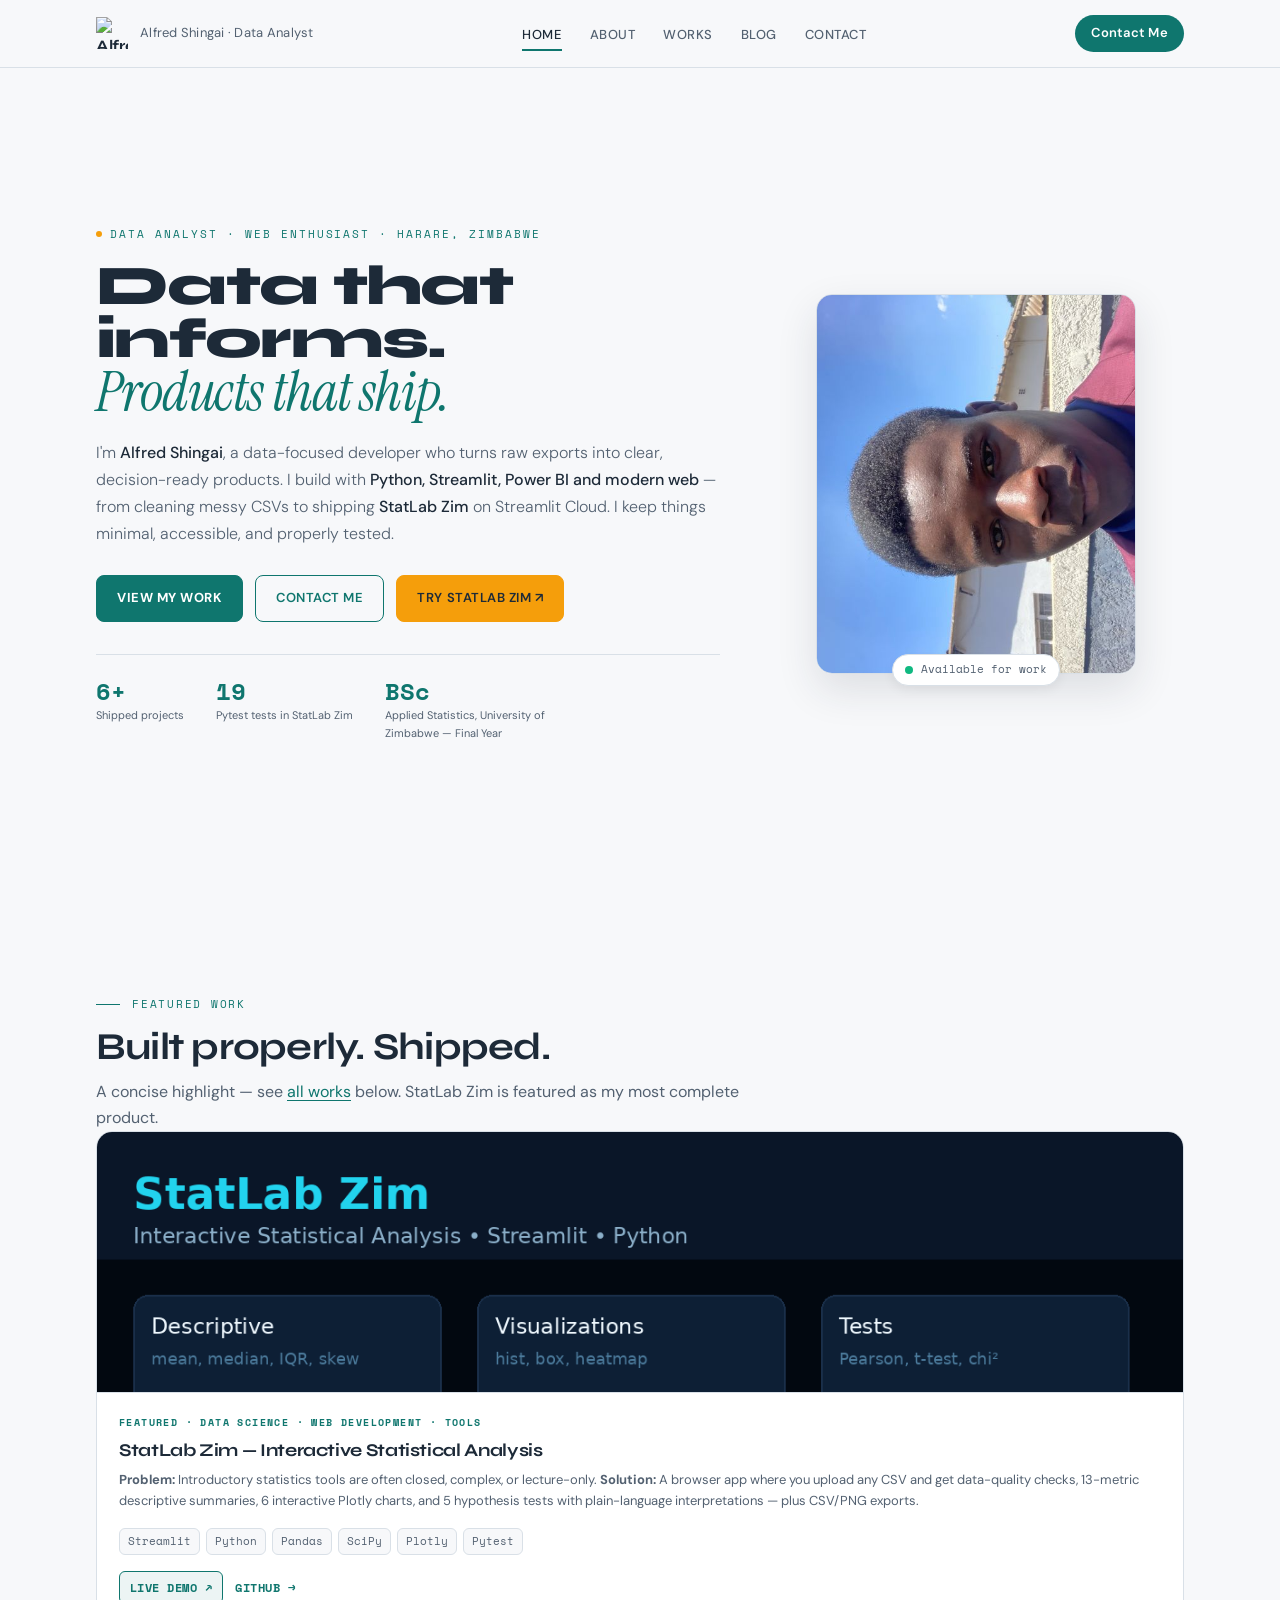
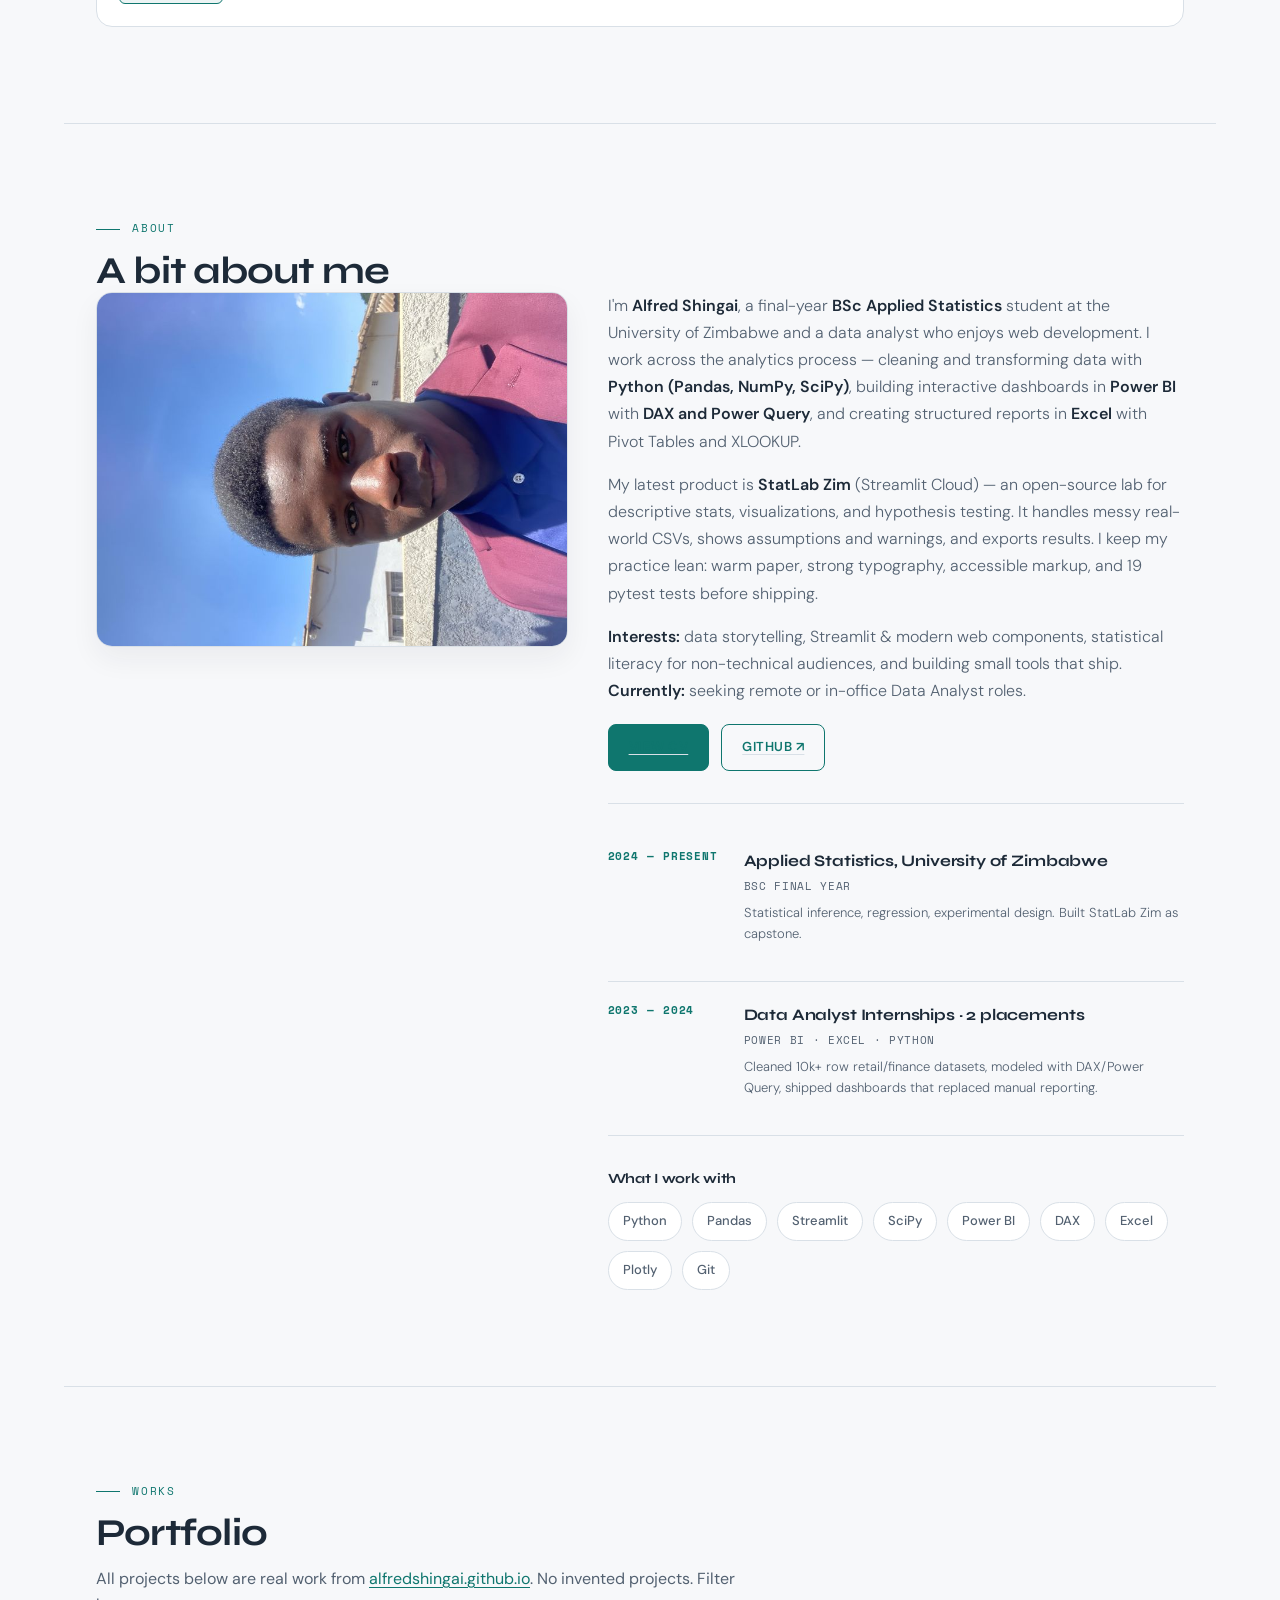
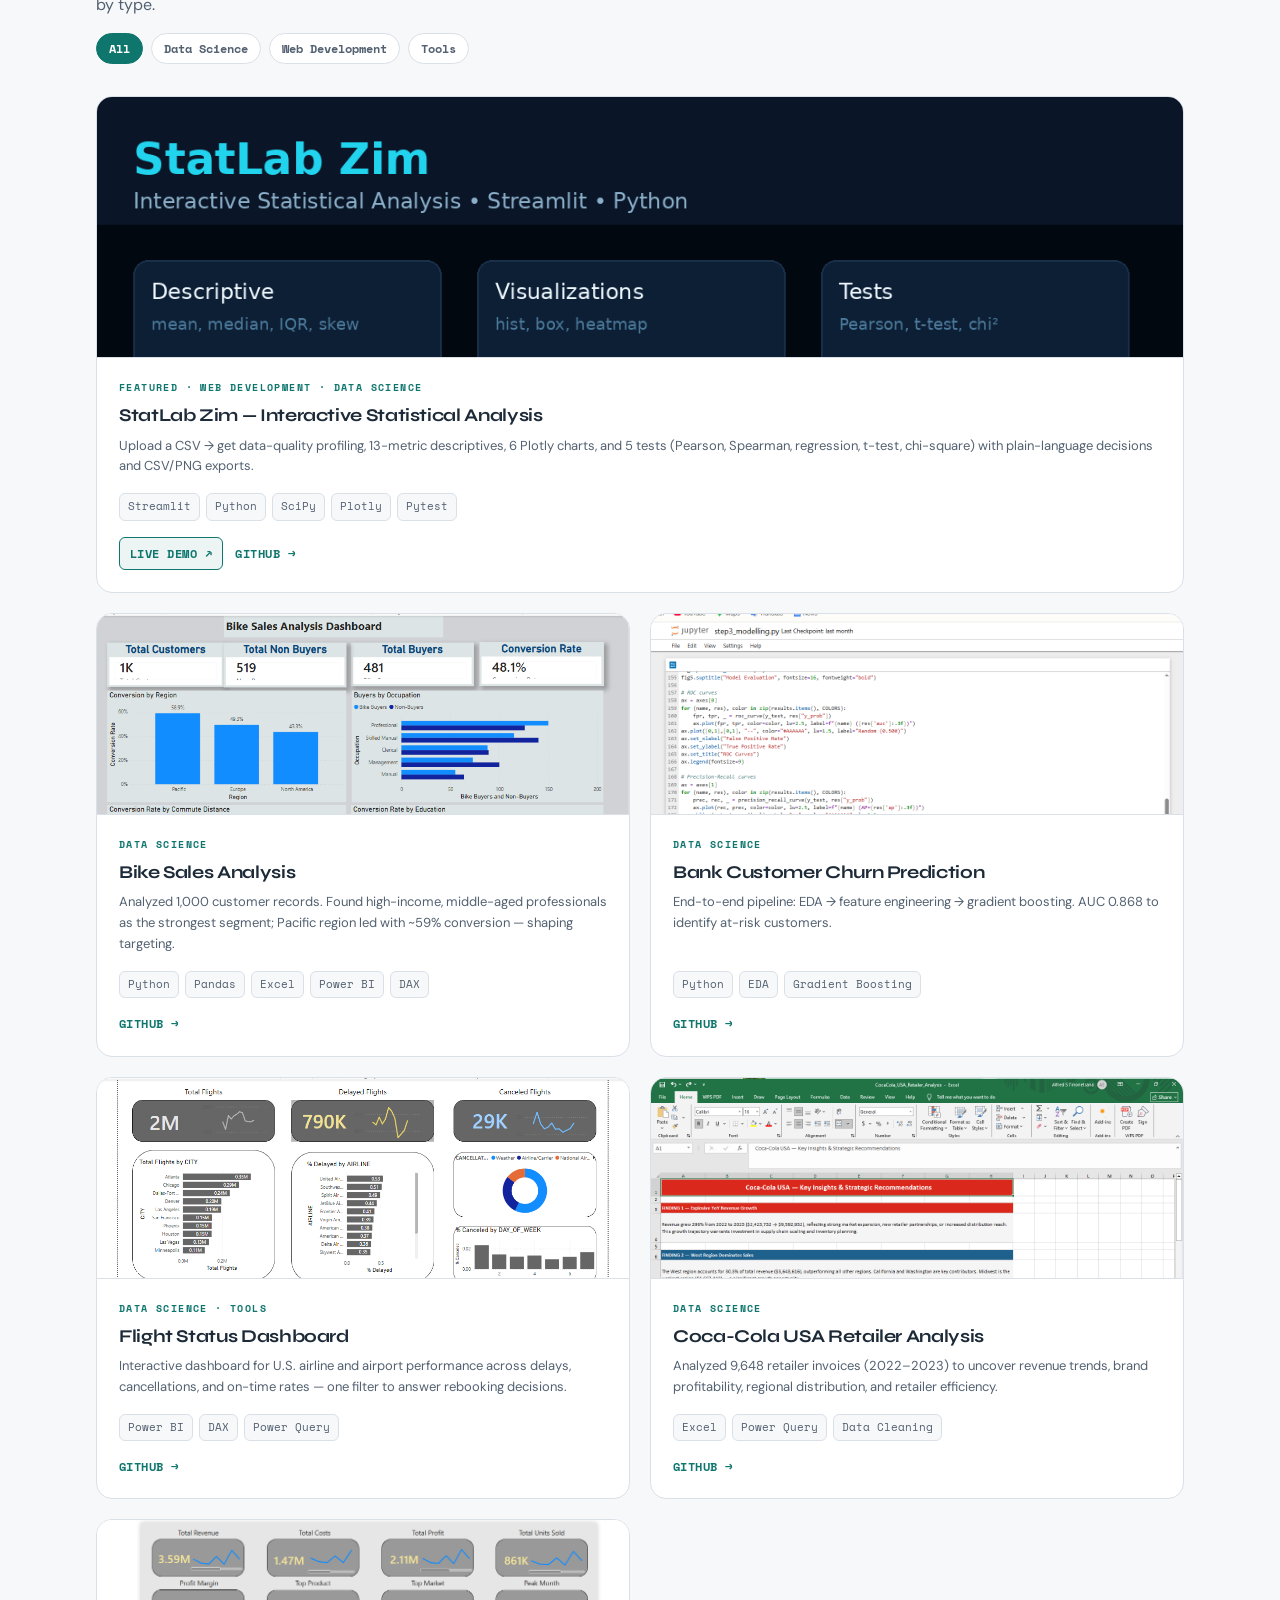
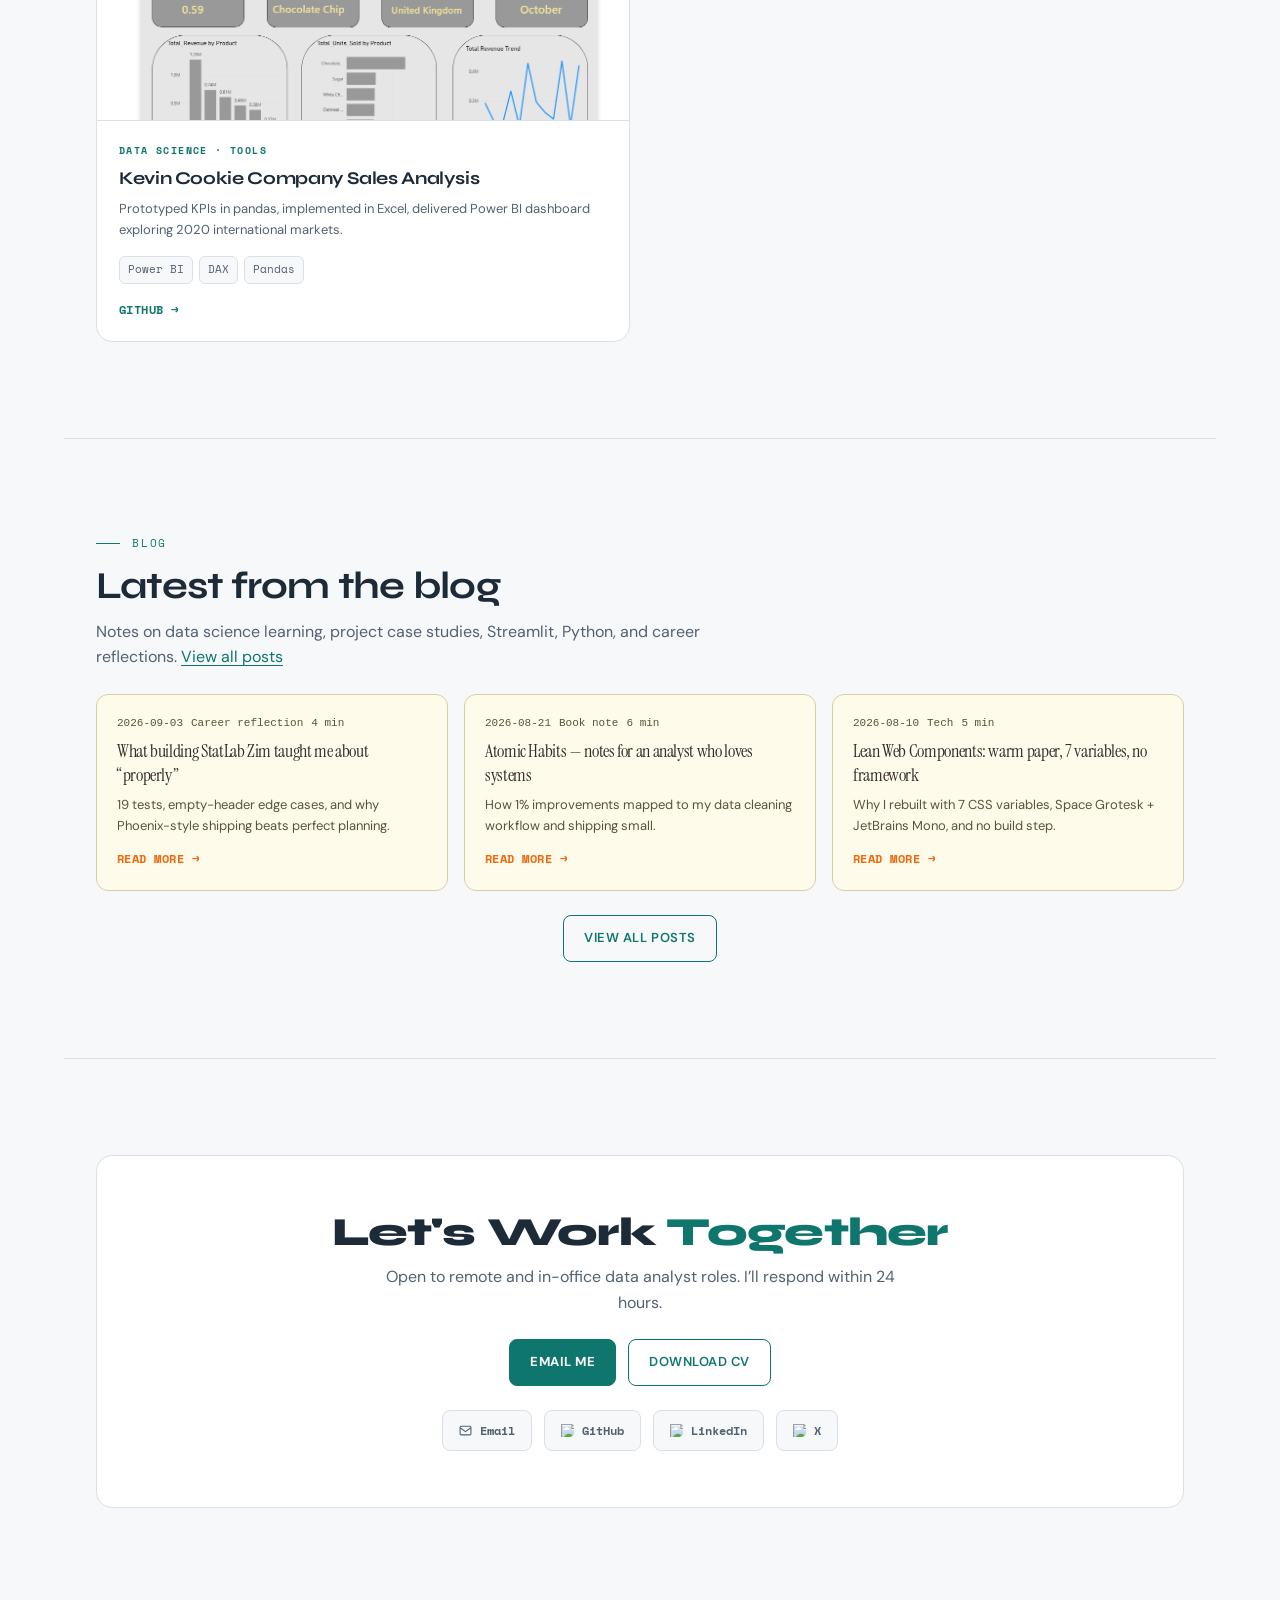
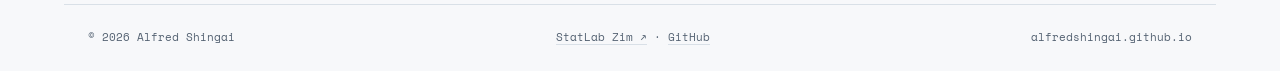
==== commit 6ce8e65e: "Use personal_image for photos on alfred619.github.io, compress image to 57KB, title Alfred Shingai" ====
--- a/index.html
+++ b/index.html
@@ -79,7 +79,7 @@
   <div class="hero-visual">
     <div class="photo-wrap">
       <div class="photo-frame">
-        <img src="/images/personal_logo.png" alt="Portrait of Alfred Shingai, Data Analyst" width="340" height="400" loading="eager">
+        <img src="/images/personal_image.jpeg" alt="Portrait of Alfred Shingai, Data Analyst" width="340" height="400" loading="eager">
       </div>
       <div class="photo-badge" aria-hidden="true"><span class="badge-dot"></span> Available for work</div>
     </div>
@@ -119,7 +119,7 @@
   <h2 class="section-title" id="about-title">A bit about me</h2>
   <div class="about-grid">
     <div class="about-photo">
-      <img src="/images/personal_logo.png" alt="Alfred Shingai portrait" width="480" height="560" loading="lazy">
+      <img src="/images/personal_image.jpeg" alt="Alfred Shingai portrait" width="480" height="560" loading="lazy">
     </div>
     <div class="about-bio">
       <p>
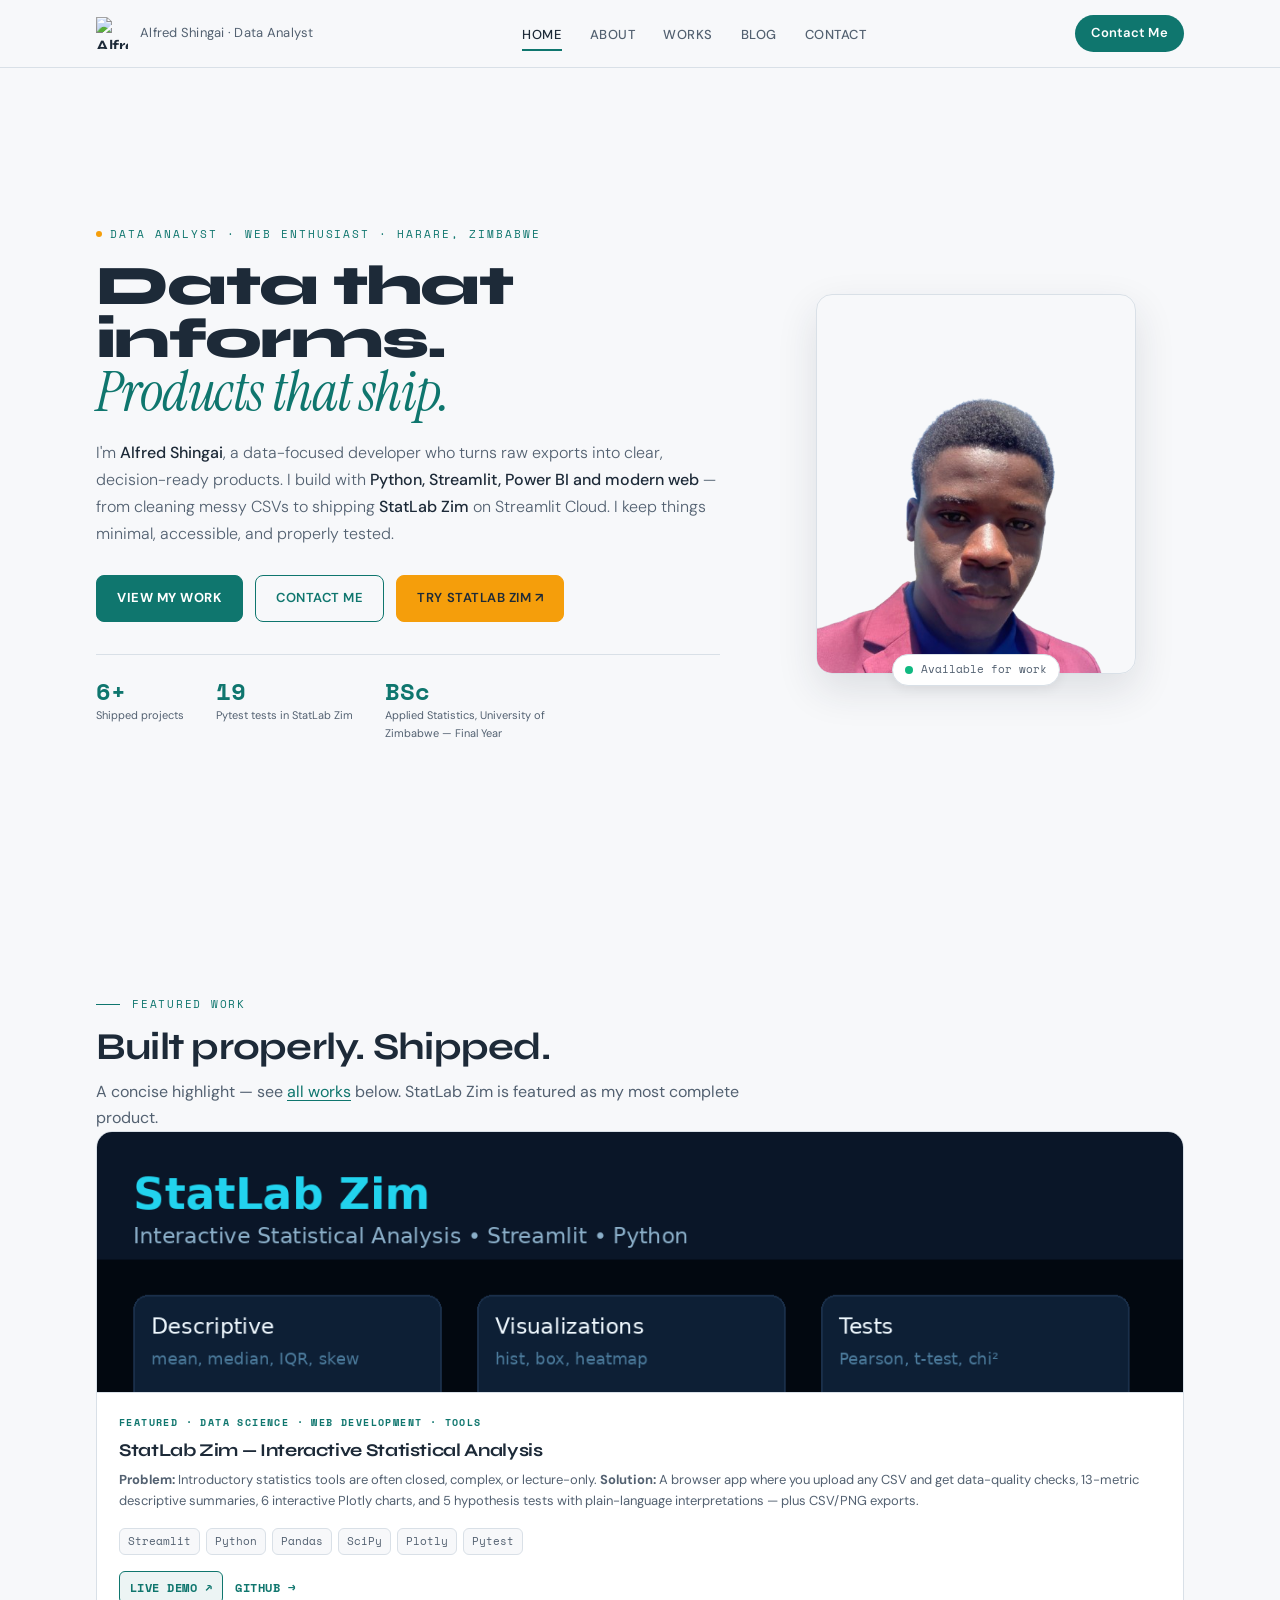
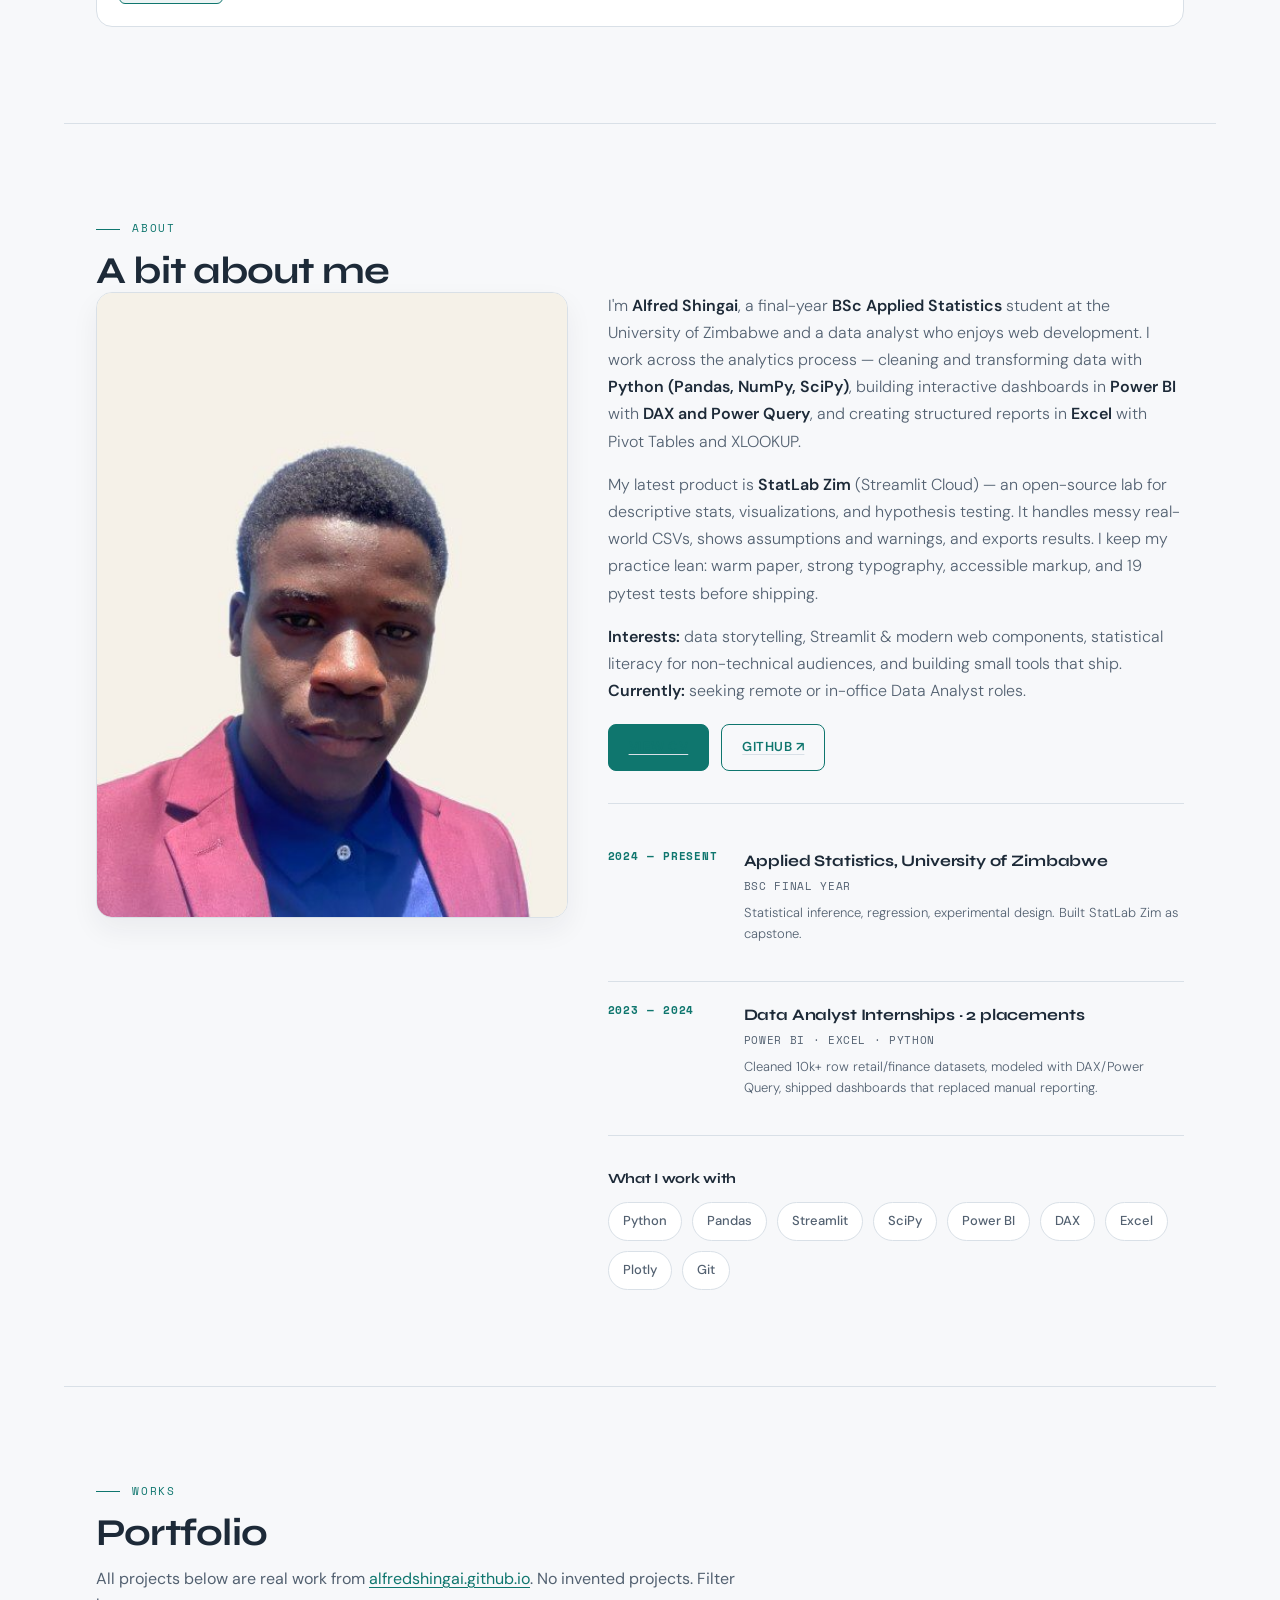
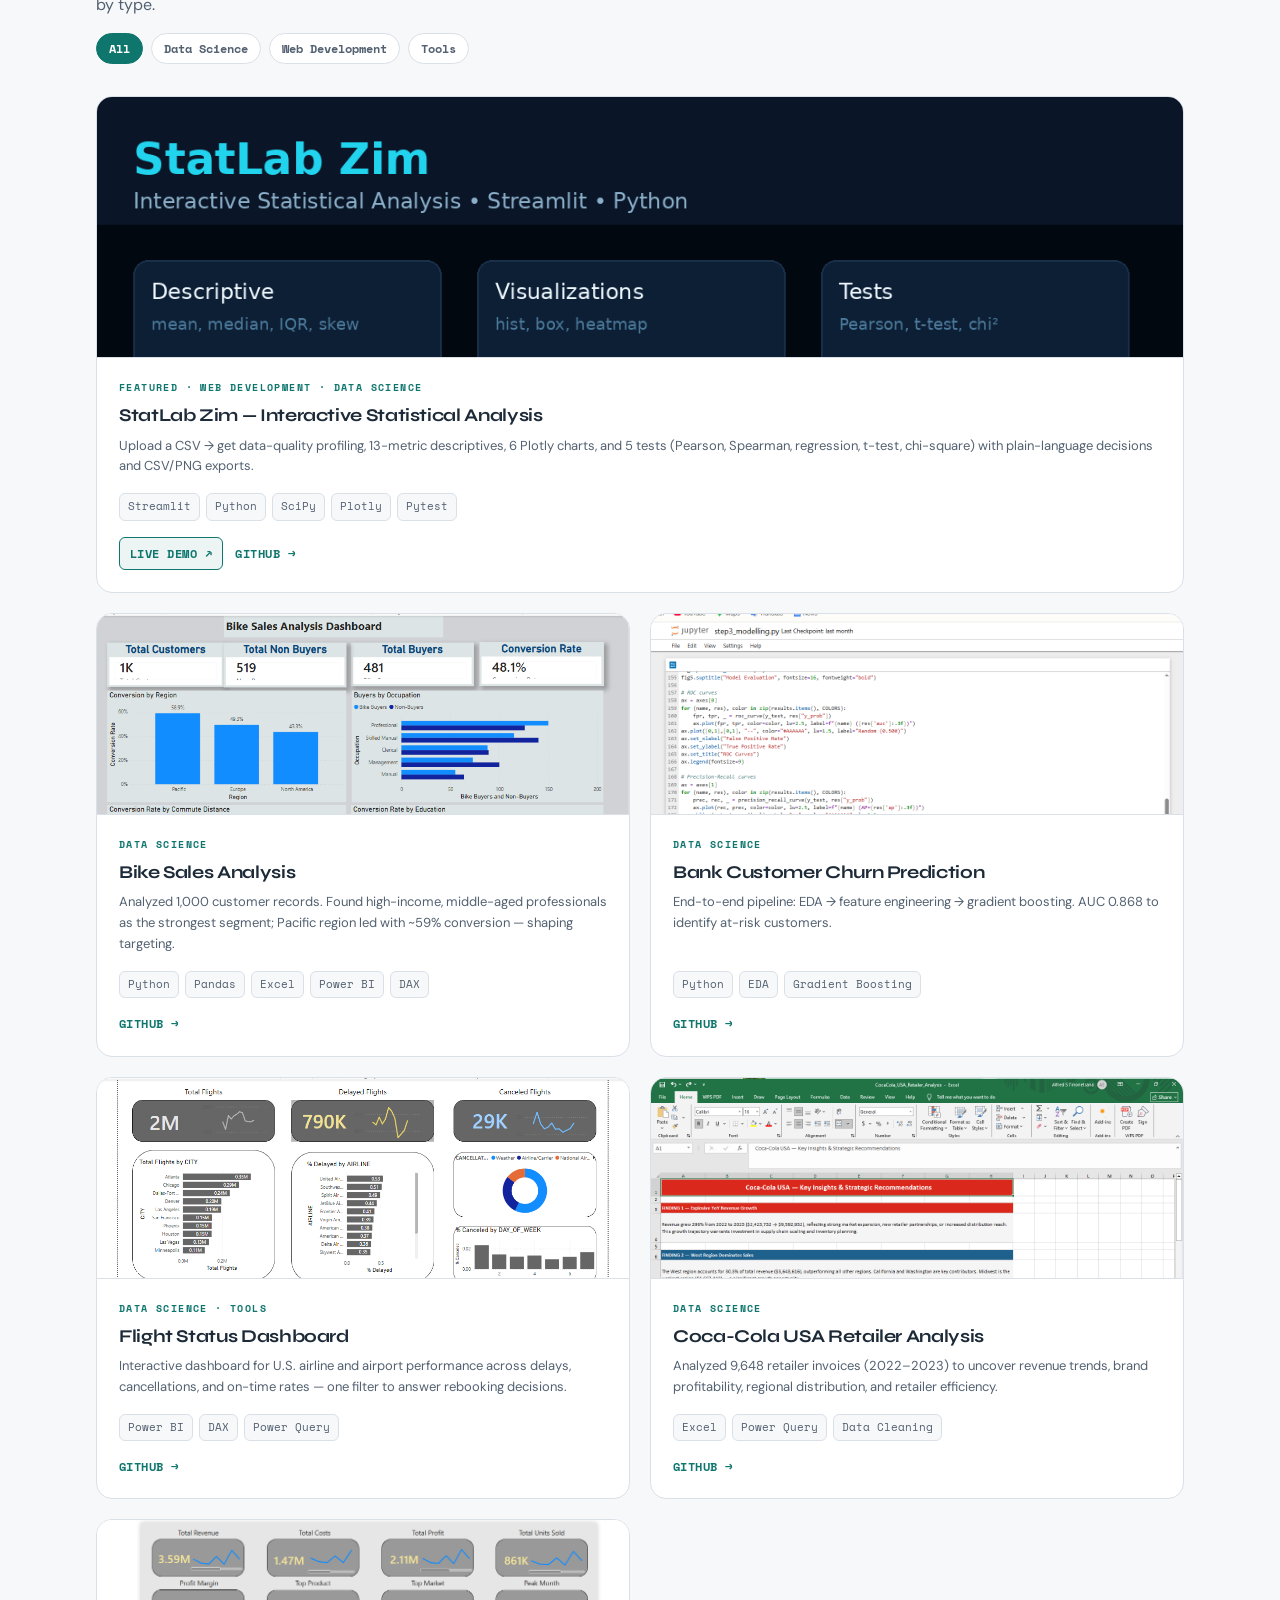
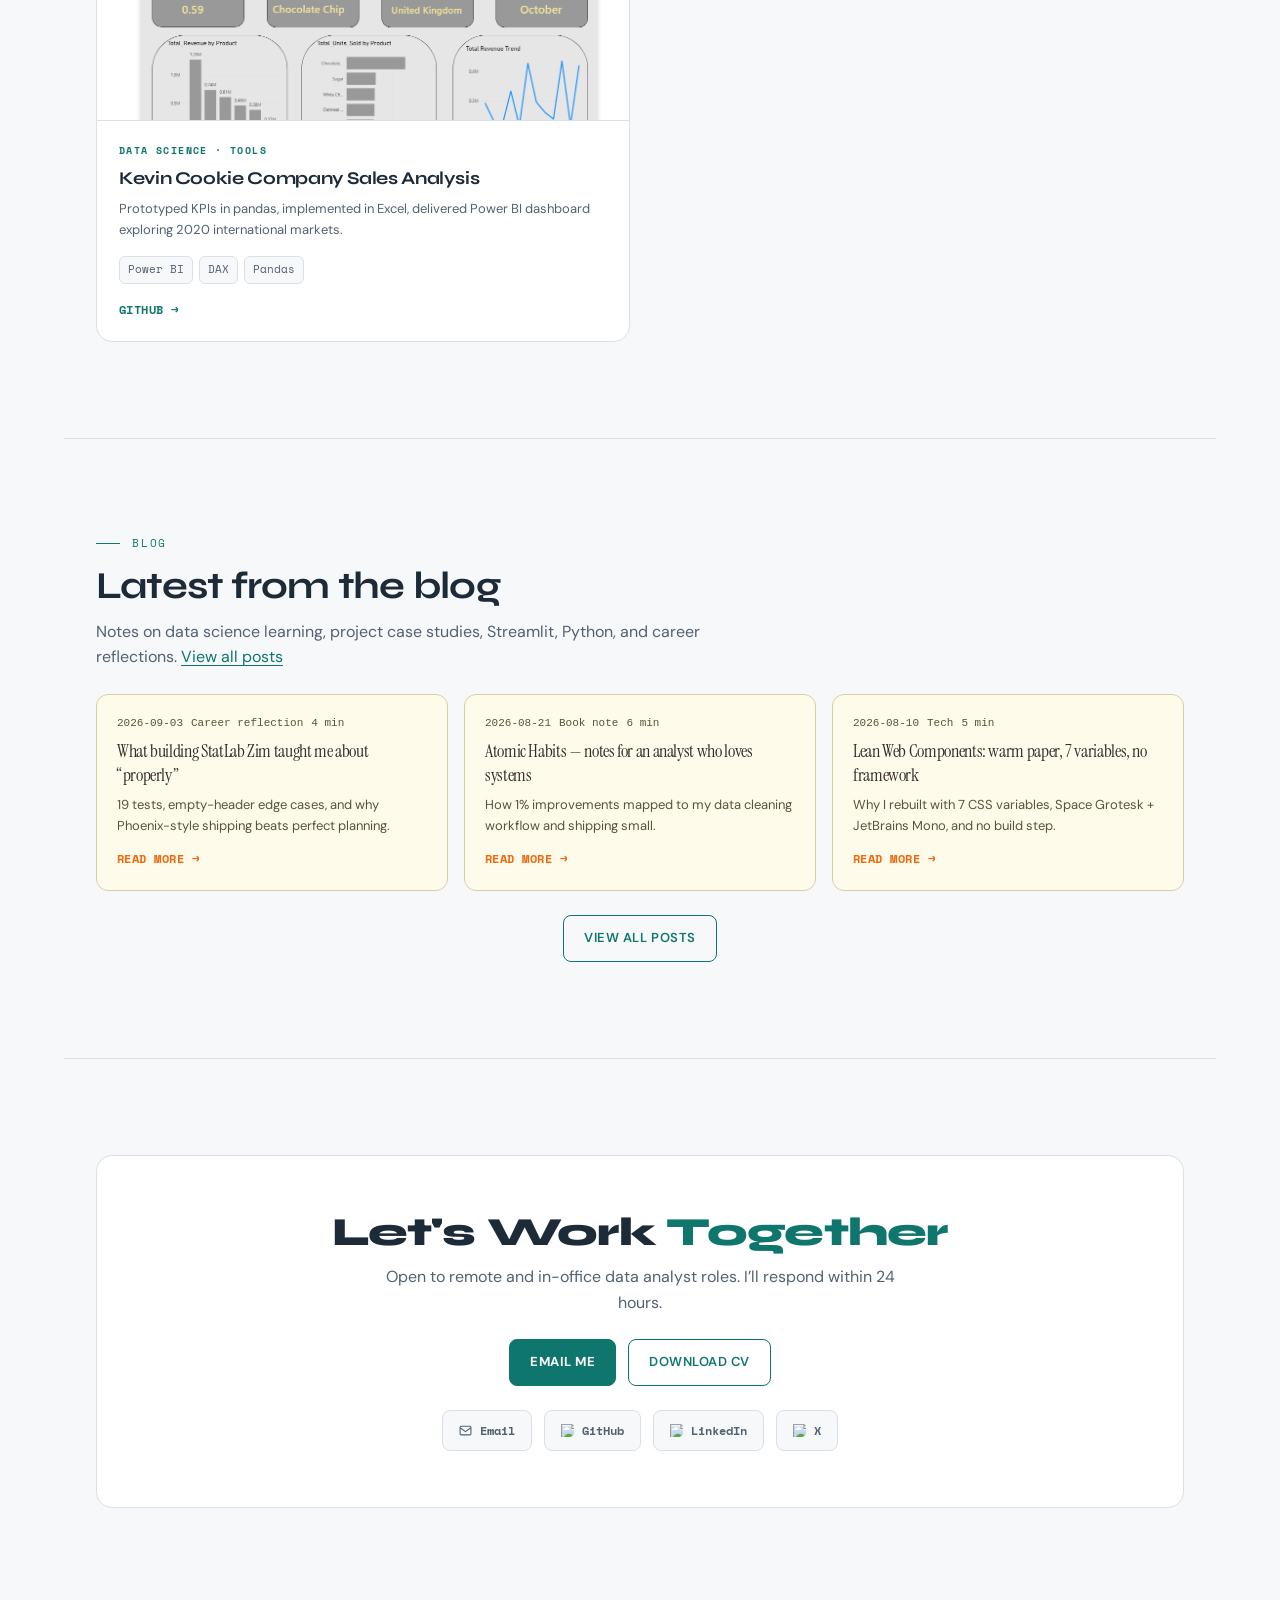
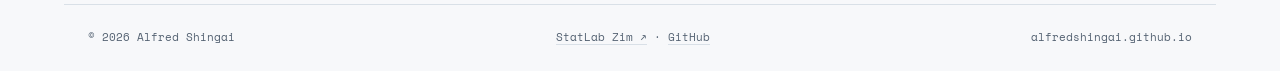
==== commit e211cade: "Update Personal Image" ====
--- a/index.html
+++ b/index.html
@@ -79,7 +79,7 @@
   <div class="hero-visual">
     <div class="photo-wrap">
       <div class="photo-frame">
-        <img src="/images/personal_image.jpeg" alt="Portrait of Alfred Shingai, Data Analyst" width="340" height="400" loading="eager">
+        <img src="/images/personal_image-better.png" alt="Portrait of Alfred Shingai, Data Analyst" width="340" height="400" loading="eager">
       </div>
       <div class="photo-badge" aria-hidden="true"><span class="badge-dot"></span> Available for work</div>
     </div>
